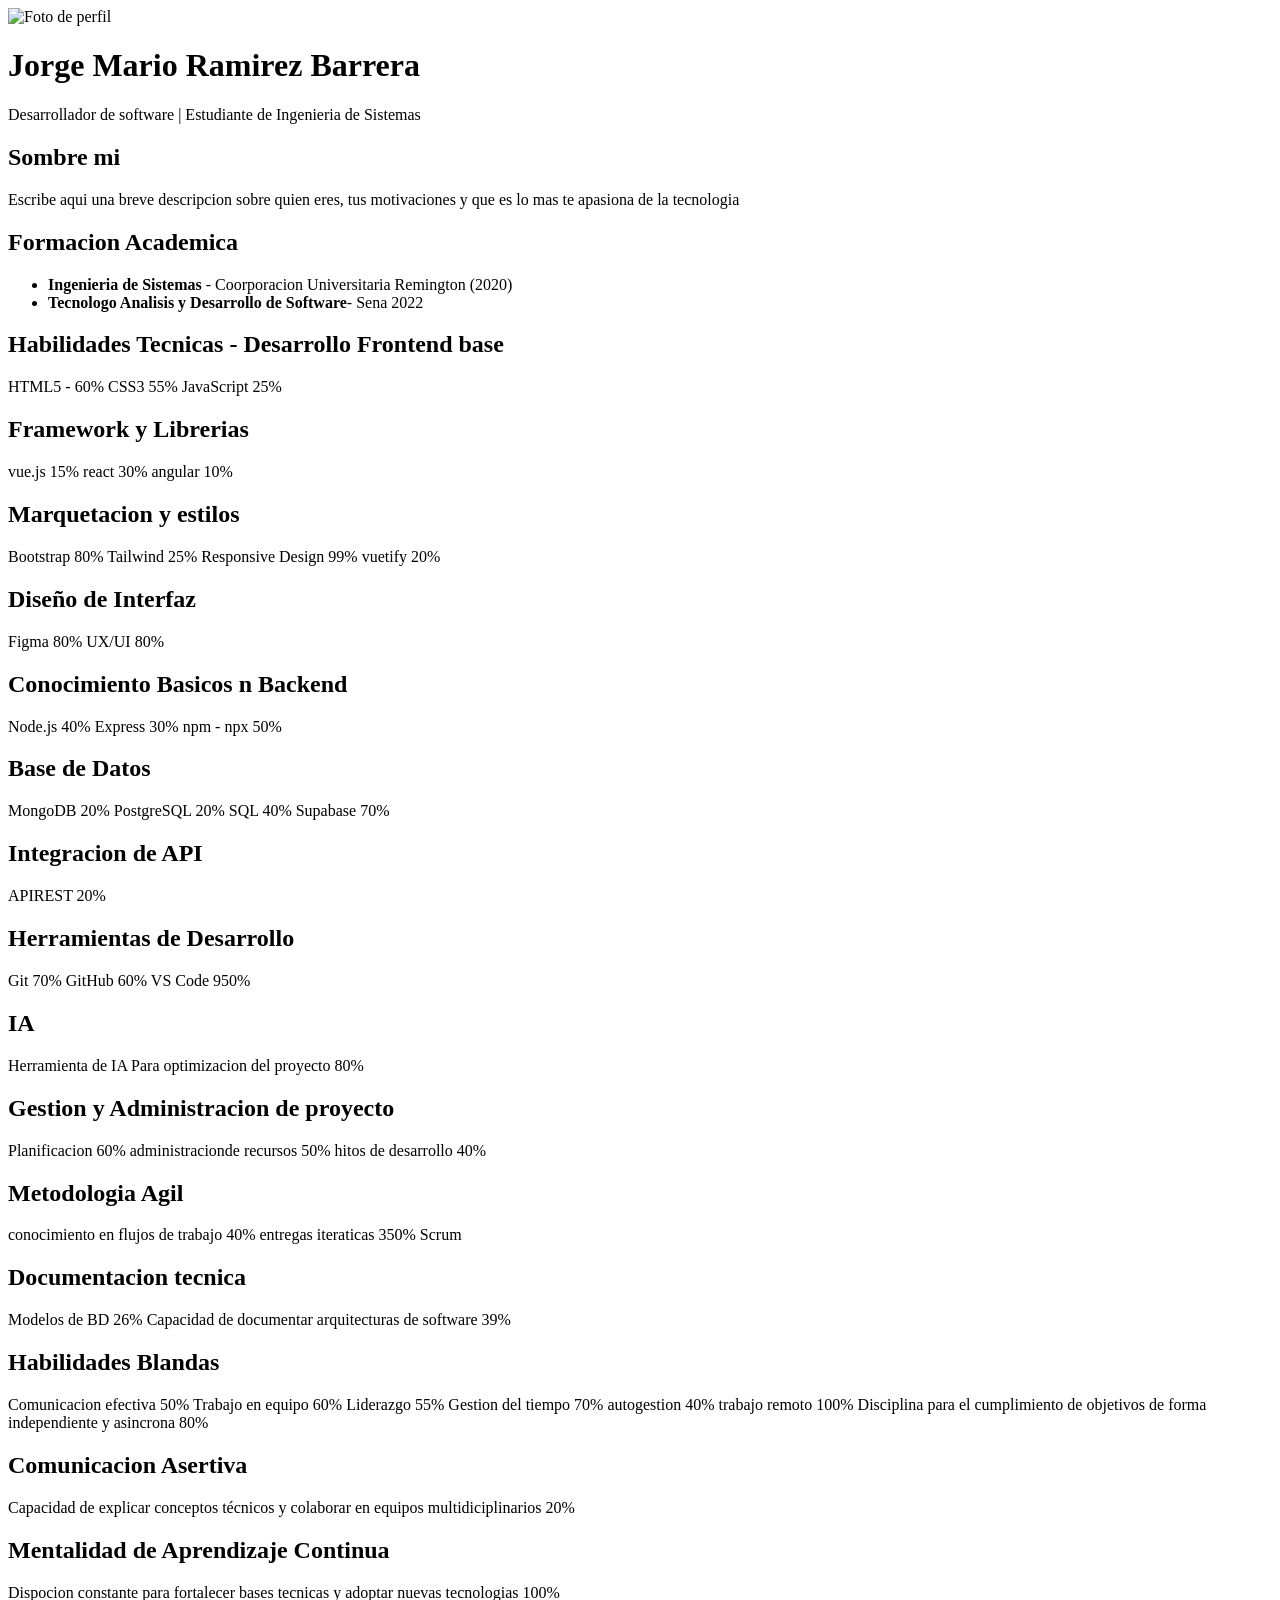
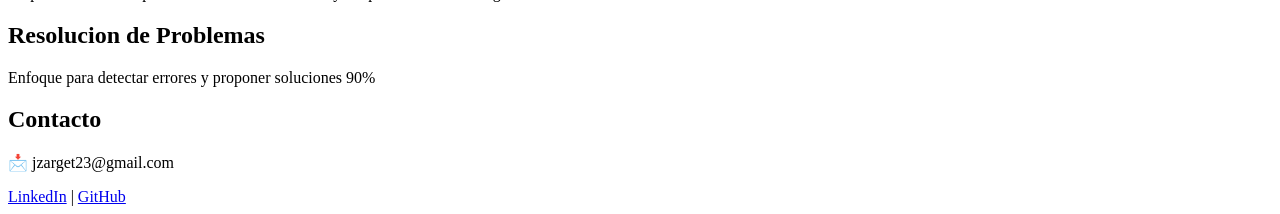
==== index.html @ 2f255021 "Implementacion del HTML" ====
<!DOCTYPE html>
<html lang="en">
<head>
    <meta charset="UTF-8">
    <meta name="viewport" content="width=device-width, initial-scale=1.0">
    <title>Mi Biografia Profesional</title>
    <link rel="stylesheet" href="style.css">
</head>
<body>
    <div class="container">
        <header class="header">
            <div class="profile-img">
                <img src="https://scontent.feoh11-1.fna.fbcdn.net/v/t39.30808-6/645807516_10164216033223330_8189372297989092132_n.jpg?_nc_cat=109&amp;ccb=1-7&amp;_nc_sid=1d70fc&amp;_nc_ohc=LKo1ErlShLUQ7kNvwFTVtCf&amp;_nc_oc=AdpzAVRjRJtRwdulOjQ5Va3yJpZ58JAUKBpukeDT3qZYhFrTdOfETVax-CkdfCMkTXs&amp;_nc_zt=23&amp;_nc_ht=scontent.feoh11-1.fna&amp;_nc_gid=4td4UC3EdvK_eoRS70Ksaw&amp;_nc_ss=7a3a8&amp;oh=00_Af1bfknfneriT-_6VS4zCNslY3hirYs9BNRB4GSNTSBhHA&amp;oe=69E9E405" alt="Foto de perfil">
            </div>
            <h1>Jorge Mario Ramirez Barrera</h1>
            <p class="tagline">Desarrollador de software | Estudiante de Ingenieria de Sistemas </p>
        </header>

        <section class="section">
            <h2>Sombre mi</h2>
            <p> Escribe aqui una breve descripcion sobre  quien eres, tus motivaciones y que es lo mas te apasiona de la tecnologia</p>
        </section>

        <div class="grid">
            <section class="section">
                <h2>Formacion Academica</h2>
                <ul>
                    <li><strong>Ingenieria de Sistemas</strong> - Coorporacion Universitaria Remington (2020)</li>
                    <li><strong>Tecnologo Analisis y Desarrollo de Software</strong>- Sena 2022</li>
                </ul>
            </section>

            <section class="section">
                <h2>Habilidades Tecnicas - Desarrollo Frontend base</h2>
                <div class="Hard skills">
                    <span>HTML5 - 60%</span>
                    <span>CSS3 55%</span>
                    <span>JavaScript 25%</span>
                </div>
            </section>

            <section class="section">
                <h2>Framework y Librerias</h2>
                <div class="frameworkLibrerias">
                    <span>vue.js 15%</span>
                    <span>react 30%</span>
                    <span>angular 10%</span>
                </div>
            </section>

            <section class="section">
                <h2>Marquetacion y estilos</h2>
                <div class="marquetacionEstilos">
                    <span>Bootstrap 80%</span>
                    <span>Tailwind 25%</span>
                    <span>Responsive Design 99%</span>
                    <span>vuetify 20%</span>
                </div>
            </section>

            <section class="section">
                <h2>Diseño de Interfaz</h2>
                <div class="disenoInterfaz">
                    <span>Figma 80%</span>
                    <span>UX/UI 80%</span>
                </div>
            </section>

            <section class="section">
                <h2>Conocimiento Basicos n Backend</h2>
                <div class="Backend">
                    <span>Node.js 40%</span>
                    <span>Express 30%</span>
                    <span>npm - npx 50%</span>
                </div>
            </section>

            <section class="section">
                <h2>Base de Datos</h2>
                <div class="BaseDatos">
                    <span>MongoDB 20%</span>
                    <span>PostgreSQL 20%</span>
                    <span>SQL 40%</span>
                    <span>Supabase 70%</span>
                </div>
            </section>

            <section class="section">
                <h2>Integracion de API</h2>
                <div class="API">
                    <span>APIREST 20%</span>
                </div>
            </section>

            <section class="section">
                <h2>Herramientas de Desarrollo</h2>
                <div class="HerramientasDesarrollo">
                    <span>Git 70%</span>
                    <span>GitHub 60%</span>
                    <span>VS Code 950%</span>
                </div>
            </section>

            <section class="section">
                <h2>IA</h2>
                <div class="IA">
                    <span>Herramienta de IA Para optimizacion del proyecto 80%</span>                    
                </div>
            </section>

            <section class="section">
                <h2>Gestion y Administracion de proyecto</h2>
                <div class="GestionProyctoTI">                    
                    <span>Planificacion 60%</span>
                    <span>administracionde recursos 50%</span>
                    <span>hitos de desarrollo 40%</span>
                    <span></span>
                </div>
            </section>

            <section class="section">
                <h2>Metodologia Agil</h2>
                <div class="metodologiaAgil">
                    <span>conocimiento en flujos de trabajo 40%</span>
                    <span>entregas iteraticas 350%</span>
                    <span>Scrum</span>
                </div>
            </section>


            <section class="section">
                <h2>Documentacion tecnica</h2>
                <div class="documentacionTecnica">
                    <span>Modelos de BD 26%</span>
                    <span>Capacidad de documentar arquitecturas de software 39%</span>
                </div>
            </section>

            <section class="section">
                <h2>Habilidades Blandas</h2>
                <div class="HabilidadesBlandas">
                    <span>Comunicacion efectiva 50%</span>
                    <span>Trabajo en equipo 60%</span>
                    <span>Liderazgo 55%</span>
                    <span>Gestion del tiempo 70%</span>
                    <span>autogestion 40%</span>
                    <span>trabajo remoto 100%</span>
                    <span>Disciplina para el cumplimiento de objetivos de forma independiente y asincrona 80%</span>
                </div>
            </section>

            <section class="section">
                <h2>Comunicacion Asertiva</h2>
                <div class="ComunicacionAsertiva">
                    <span>Capacidad de explicar conceptos técnicos y colaborar en equipos multidiciplinarios 20%</span>
                </div>
            </section>


            <section class="section">
                <h2>Mentalidad de Aprendizaje Continua</h2>
                <div class="MentalidadAprendizajeContinua">
                    <span>Dispocion constante para fortalecer bases tecnicas y adoptar nuevas tecnologias 100%</span>
                </div>
            </section>

            <section class="section">
                <h2>Resolucion de Problemas</h2>
                <div class="ResolucionProblemas">
                    <span>Enfoque para detectar errores y proponer soluciones 90%</span>
                </div>
            </section>          
        </div>

        <footer>
            <h2>Contacto</h2>
            <p>📩 jzarget23@gmail.com</p>
            <div class="links">
            <a href="https://www.linkedin.com/in/jorge-mario-ramirez-barrera-20028a140/">LinkedIn</a> | <a href="https://github.com/jorge-mario-ramirez-barrera">GitHub</a>
            </div>
        </footer>
    </div>

    <script src="logica.js"></script>    
</body>
</html>
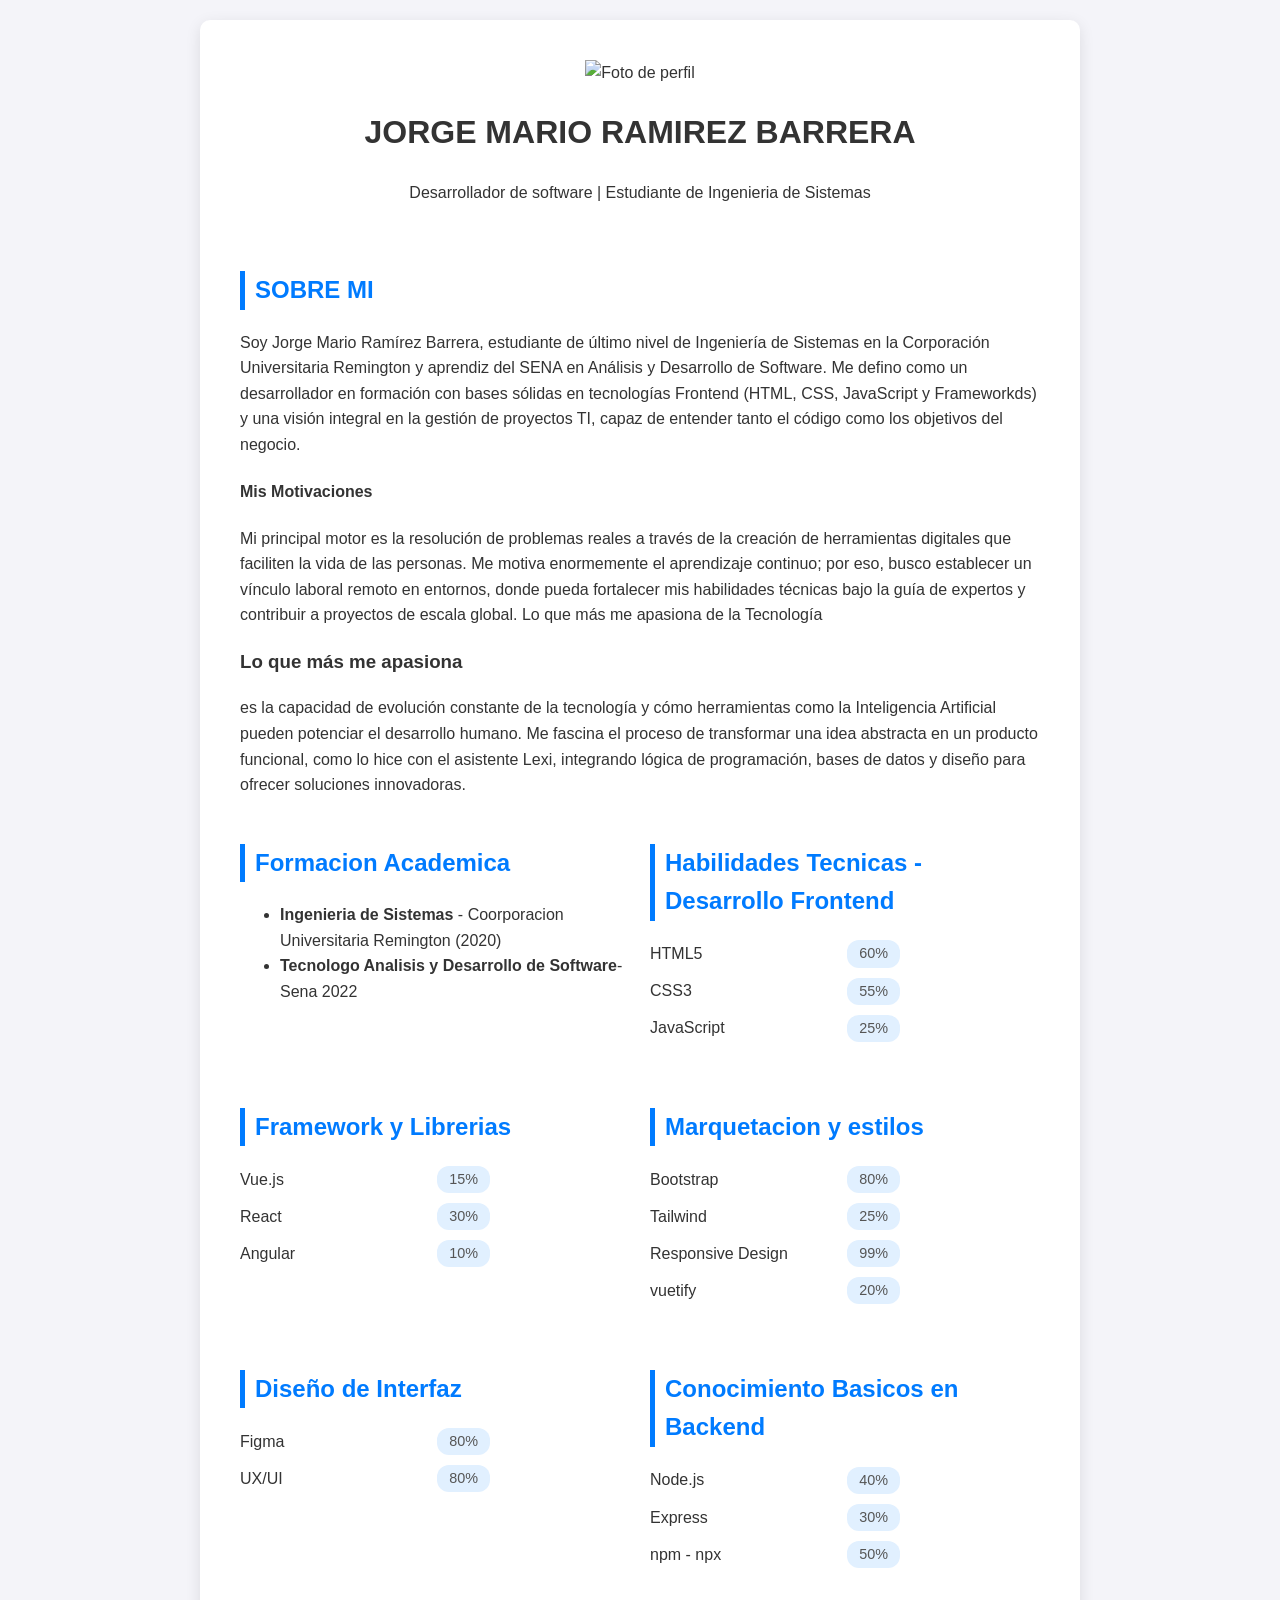
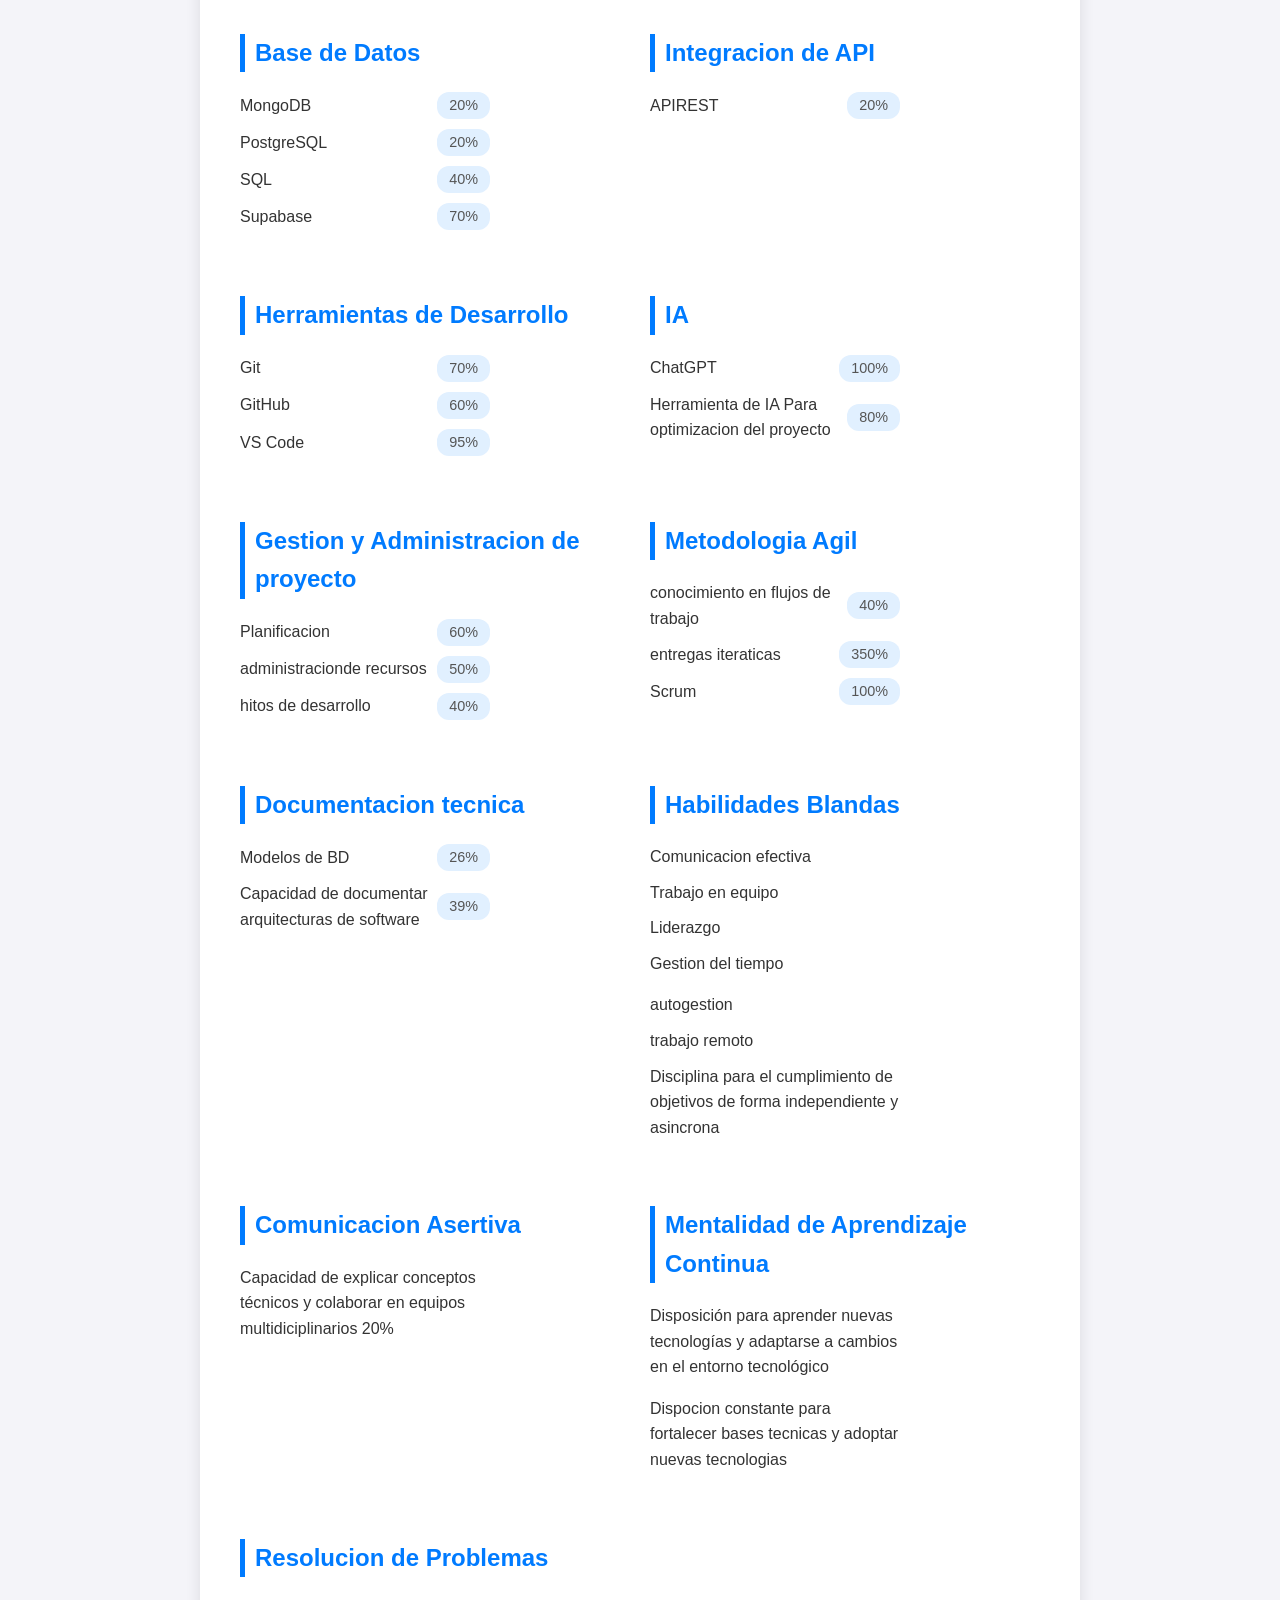
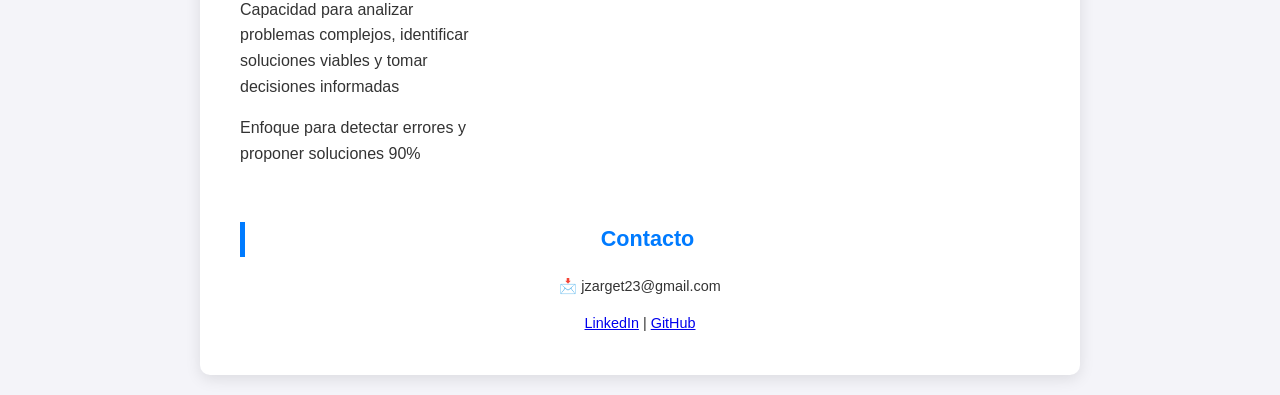
==== commit 21aa6714: "implementacion de instilos" ====
--- a/index.html
+++ b/index.html
@@ -12,13 +12,19 @@
             <div class="profile-img">
                 <img src="https://scontent.feoh11-1.fna.fbcdn.net/v/t39.30808-6/645807516_10164216033223330_8189372297989092132_n.jpg?_nc_cat=109&amp;ccb=1-7&amp;_nc_sid=1d70fc&amp;_nc_ohc=LKo1ErlShLUQ7kNvwFTVtCf&amp;_nc_oc=AdpzAVRjRJtRwdulOjQ5Va3yJpZ58JAUKBpukeDT3qZYhFrTdOfETVax-CkdfCMkTXs&amp;_nc_zt=23&amp;_nc_ht=scontent.feoh11-1.fna&amp;_nc_gid=4td4UC3EdvK_eoRS70Ksaw&amp;_nc_ss=7a3a8&amp;oh=00_Af1bfknfneriT-_6VS4zCNslY3hirYs9BNRB4GSNTSBhHA&amp;oe=69E9E405" alt="Foto de perfil">
             </div>
-            <h1>Jorge Mario Ramirez Barrera</h1>
+            <h1><strong>JORGE MARIO RAMIREZ BARRERA</strong></h1>
             <p class="tagline">Desarrollador de software | Estudiante de Ingenieria de Sistemas </p>
         </header>
 
         <section class="section">
-            <h2>Sombre mi</h2>
-            <p> Escribe aqui una breve descripcion sobre  quien eres, tus motivaciones y que es lo mas te apasiona de la tecnologia</p>
+            <h2>SOBRE MI</h2>
+            <p> Soy Jorge Mario Ramírez Barrera, estudiante de último nivel de Ingeniería de Sistemas en la Corporación Universitaria Remington y aprendiz del SENA en Análisis y Desarrollo de Software. Me defino como un desarrollador en formación con bases sólidas en tecnologías Frontend (HTML, CSS, JavaScript y Frameworkds) y una visión integral en la gestión de proyectos TI, capaz de entender tanto el código como los objetivos del negocio.</p>
+
+<p><h4>Mis Motivaciones</h4>
+Mi principal motor es la resolución de problemas reales a través de la creación de herramientas digitales que faciliten la vida de las personas. Me motiva enormemente el aprendizaje continuo; por eso, busco establecer un vínculo laboral remoto en entornos, donde pueda fortalecer mis habilidades técnicas bajo la guía de expertos y contribuir a proyectos de escala global.
+
+Lo que más me apasiona de la Tecnología
+<p><h3>Lo que más me apasiona</h3></p> es la capacidad de evolución constante de la tecnología y cómo herramientas como la Inteligencia Artificial pueden potenciar el desarrollo humano. Me fascina el proceso de transformar una idea abstracta en un producto funcional, como lo hice con el asistente Lexi, integrando lógica de programación, bases de datos y diseño para ofrecer soluciones innovadoras.</p>
         </section>
 
         <div class="grid">
@@ -31,99 +37,214 @@
             </section>
 
             <section class="section">
-                <h2>Habilidades Tecnicas - Desarrollo Frontend base</h2>
-                <div class="Hard skills">
-                    <span>HTML5 - 60%</span>
-                    <span>CSS3 55%</span>
-                    <span>JavaScript 25%</span>
+                <h2>Habilidades Tecnicas - Desarrollo Frontend</h2>
+                <div class="hardskills">
+                    <ul class="skills-list">
+                        <li>
+                            <span>HTML5</span>
+                            <span class="percentage">60%</span>
+                        </li>
+                        <li>
+                            <span>CSS3</span>
+                            <span class="percentage">55%</span>
+                        </li>
+                        <li>
+                            <span>JavaScript</span>
+                            <span class="percentage">25%</span>
+                        </li>
+                    </ul>
                 </div>
             </section>
 
             <section class="section">
                 <h2>Framework y Librerias</h2>
                 <div class="frameworkLibrerias">
-                    <span>vue.js 15%</span>
-                    <span>react 30%</span>
-                    <span>angular 10%</span>
+                    <ul class="skills-list">
+                        <li>
+                            <span>Vue.js</span>
+                            <span class="percentage">15%</span>
+                        </li>
+                        <li>
+                            <span>React</span>
+                            <span class="percentage">30%</span>
+                        </li>
+                        <li>
+                            <span>Angular</span>
+                            <span class="percentage">10%</span>
+                        </li>
+                    </ul>
                 </div>
             </section>
 
             <section class="section">
                 <h2>Marquetacion y estilos</h2>
                 <div class="marquetacionEstilos">
-                    <span>Bootstrap 80%</span>
-                    <span>Tailwind 25%</span>
-                    <span>Responsive Design 99%</span>
-                    <span>vuetify 20%</span>
+                    <ul class="skills-list">
+                        <li>
+                            <span>Bootstrap</span>
+                            <span class="percentage">80%</span>
+                        </li>
+                        <li>
+                            <span>Tailwind</span>
+                            <span class="percentage">25%</span>
+                        </li>
+                        <li>
+                            <span>Responsive Design</span>
+                            <span class="percentage">99%</span>
+                        </li>
+                        <li>
+                            <span>vuetify</span>
+                            <span class="percentage">20%</span>
+                        </li>
+                    </ul>
                 </div>
             </section>
 
             <section class="section">
                 <h2>Diseño de Interfaz</h2>
                 <div class="disenoInterfaz">
-                    <span>Figma 80%</span>
-                    <span>UX/UI 80%</span>
-                </div>
-            </section>
-
-            <section class="section">
-                <h2>Conocimiento Basicos n Backend</h2>
+                    <ul class="skills-list">
+                        <li>
+                            <span>Figma</span>
+                            <span class="percentage">80%</span>
+                        </li>
+                        <li>
+                            <span>UX/UI</span>
+                            <span class="percentage">80%</span>
+                        </li>
+                    </ul>
+                </div>
+            </section>
+
+            <section class="section">
+                <h2>Conocimiento Basicos en Backend</h2>
                 <div class="Backend">
-                    <span>Node.js 40%</span>
-                    <span>Express 30%</span>
-                    <span>npm - npx 50%</span>
+                    <ul class="skills-list">
+                        <li>
+                            <span>Node.js</span>
+                            <span class="percentage">40%</span>
+                        </li>
+                        <li>
+                            <span>Express</span>
+                            <span class="percentage">30%</span>
+                        </li>
+                        <li>
+                            <span>npm - npx</span>
+                            <span class="percentage">50%</span>
+                        </li>
+                    </ul>
                 </div>
             </section>
 
             <section class="section">
                 <h2>Base de Datos</h2>
                 <div class="BaseDatos">
-                    <span>MongoDB 20%</span>
-                    <span>PostgreSQL 20%</span>
-                    <span>SQL 40%</span>
-                    <span>Supabase 70%</span>
+                    <ul class="skills-list">
+                        <li>
+                            <span>MongoDB</span>
+                            <span class="percentage">20%</span>
+                        </li>
+                        <li>
+                            <span>PostgreSQL</span>
+                            <span class="percentage">20%</span>
+                        </li>
+                        <li>
+                            <span>SQL</span>
+                            <span class="percentage">40%</span>
+                        </li>
+                        <li>
+                            <span>Supabase</span>
+                            <span class="percentage">70%</span>
+                        </li>
+                    </ul>
                 </div>
             </section>
 
             <section class="section">
                 <h2>Integracion de API</h2>
                 <div class="API">
-                    <span>APIREST 20%</span>
+                    <ul class="skills-list">
+                        <li>
+                            <span>APIREST</span>
+                            <span class="percentage">20%</span>
+                        </li>
+                    </ul>
                 </div>
             </section>
 
             <section class="section">
                 <h2>Herramientas de Desarrollo</h2>
                 <div class="HerramientasDesarrollo">
-                    <span>Git 70%</span>
-                    <span>GitHub 60%</span>
-                    <span>VS Code 950%</span>
+                    <ul class="skills-list">
+                        <li>
+                            <span>Git</span>
+                            <span class="percentage">70%</span>
+                        </li>
+                        <li>
+                            <span>GitHub</span>
+                            <span class="percentage">60%</span>
+                        </li>
+                        <li>
+                            <span>VS Code</span>
+                            <span class="percentage">95%</span>
+                        </li>
+                    </ul>
                 </div>
             </section>
 
             <section class="section">
                 <h2>IA</h2>
                 <div class="IA">
-                    <span>Herramienta de IA Para optimizacion del proyecto 80%</span>                    
+                    <ul class="skills-list">
+                        <li>
+                            <span>ChatGPT</span>
+                            <span class="percentage">100%</span>
+                        </li>
+                        <li>
+                            <span>Herramienta de IA Para optimizacion del proyecto</span>
+                            <span class="percentage">80%</span>
+                        </li>
+                    </ul>
                 </div>
             </section>
 
             <section class="section">
                 <h2>Gestion y Administracion de proyecto</h2>
-                <div class="GestionProyctoTI">                    
-                    <span>Planificacion 60%</span>
-                    <span>administracionde recursos 50%</span>
-                    <span>hitos de desarrollo 40%</span>
-                    <span></span>
+                <div class="GestionProyctoTI">
+                    <ul class="skills-list">
+                        <li>
+                            <span>Planificacion</span>
+                            <span class="percentage">60%</span>
+                        </li>
+                        <li>
+                            <span>administracionde recursos</span>
+                            <span class="percentage">50%</span>
+                        </li>
+                        <li>
+                            <span>hitos de desarrollo</span>
+                            <span class="percentage">40%</span>
+                        </li>
+                    </ul>
                 </div>
             </section>
 
             <section class="section">
                 <h2>Metodologia Agil</h2>
                 <div class="metodologiaAgil">
-                    <span>conocimiento en flujos de trabajo 40%</span>
-                    <span>entregas iteraticas 350%</span>
-                    <span>Scrum</span>
+                    <ul class="skills-list">
+                        <li>
+                            <span>conocimiento en flujos de trabajo</span>
+                            <span class="percentage">40%</span>
+                        </li>
+                        <li>
+                            <span>entregas iteraticas</span>
+                            <span class="percentage">350%</span>
+                        </li>
+                        <li>
+                            <span>Scrum</span>
+                            <span class="percentage">100%</span>
+                        </li>
+                    </ul>
                 </div>
             </section>
 
@@ -131,21 +252,51 @@
             <section class="section">
                 <h2>Documentacion tecnica</h2>
                 <div class="documentacionTecnica">
-                    <span>Modelos de BD 26%</span>
-                    <span>Capacidad de documentar arquitecturas de software 39%</span>
+                    <ul class="skills-list">
+                        <li>
+                            <span>Modelos de BD</span>
+                            <span class="percentage">26%</span>
+                        </li>
+                        <li>
+                            <span>Capacidad de documentar arquitecturas de software</span>
+                            <span class="percentage">39%</span>
+                        </li>
+                    </ul>
                 </div>
             </section>
 
             <section class="section">
                 <h2>Habilidades Blandas</h2>
                 <div class="HabilidadesBlandas">
-                    <span>Comunicacion efectiva 50%</span>
-                    <span>Trabajo en equipo 60%</span>
-                    <span>Liderazgo 55%</span>
-                    <span>Gestion del tiempo 70%</span>
-                    <span>autogestion 40%</span>
-                    <span>trabajo remoto 100%</span>
-                    <span>Disciplina para el cumplimiento de objetivos de forma independiente y asincrona 80%</span>
+                    <ul class="skills-list">
+                        <li>
+                            <span>Comunicacion efectiva</span>
+                            <span></span>
+                        </li>
+                        <li>
+                            <span>Trabajo en equipo</span>
+                            <span></span>
+                        </li>
+                        <li>
+                            <span>Liderazgo</span>
+                            <span></span>
+                        </li>
+                        <li>
+                            <span>Gestion del tiempo</span>
+                        </li>
+                    </ul>
+                    <ul class="skills-list">
+                        <li>
+                            <span>autogestion</span>
+                        </li>
+                        <li>
+                            <span>trabajo remoto</span>
+                        </li>
+                        <li>
+                            <span>Disciplina para el cumplimiento de objetivos de forma independiente y asincrona</span>
+                            
+                        </li>
+                    </ul>
                 </div>
             </section>
 
@@ -160,14 +311,32 @@
             <section class="section">
                 <h2>Mentalidad de Aprendizaje Continua</h2>
                 <div class="MentalidadAprendizajeContinua">
-                    <span>Dispocion constante para fortalecer bases tecnicas y adoptar nuevas tecnologias 100%</span>
+                    <ul class="skills-list">
+                        <li>
+                            <span>Disposición para aprender nuevas tecnologías y adaptarse a cambios en el entorno tecnológico</span>
+                        </li>
+                    </ul>
+                    <ul class="skills-list">
+                        <li>
+                            <span>Dispocion constante para fortalecer bases tecnicas y adoptar nuevas tecnologias </span>
+                        </li>
+                    </ul>
                 </div>
             </section>
 
             <section class="section">
                 <h2>Resolucion de Problemas</h2>
                 <div class="ResolucionProblemas">
-                    <span>Enfoque para detectar errores y proponer soluciones 90%</span>
+                    <ul class="skills-list">
+                        <li>
+                            <span>Capacidad para analizar problemas complejos, identificar soluciones viables y tomar decisiones informadas</span>
+                        </li>
+                    </ul>
+                    <ul class="skills-list">
+                        <li>
+                            <span>Enfoque para detectar errores y proponer soluciones 90%</span>
+                        </li>
+                    </ul>
                 </div>
             </section>          
         </div>
--- a/style.css
+++ b/style.css
@@ -0,0 +1,97 @@
+body {
+    font-family: 'Segoe UI', Tahoma, Geneva, Verdana, sans-serif;
+    background-color: #f4f4f9;
+    color: #333;
+    line-height: 1.6;
+    margin: 0;
+    padding: 20px;
+}
+
+.container {
+    max-width: 800px;
+    margin: auto;
+    background: #fff;
+    padding: 40px;
+    border-radius: 10px;
+    box-shadow: 0 4px 15px rgba(0, 0, 0, 0.1);
+}
+
+.header {
+    text-align: center;
+    margin-bottom: 2px solid #eee;
+    padding-bottom: 20px;
+}
+
+profile-img img {
+    width: 150px;
+    height: 150px;
+    border-radius: 50%;
+    border: 4px solid #007bff;
+    object-fit: cover;
+}
+
+h2 {
+    color: #007bff;
+    border-left: 5px solid #007bff;
+    padding-left: 10px;
+    margin-top: 30px;
+}
+
+.hardskills, .hardskills, .frameworkLibrerias, .marquetacionEstilos, .disenoInterfaz, .Backend,
+.BaseDatos, .API, .HerramientasDesarrollo, .IA, .GestionProyctoTI,
+.metodologiaAgil, .documentacionTecnica, .HabilidadesBlandas, .ComunicacionAsertiva,
+.MentalidadAprendizajeContinua, .ResolucionProblemas {
+    list-style: none;
+    padding: 0px;
+    width: 250px;
+}
+
+.grid {
+    display: grid;
+    grid-template-columns: 1fr 1fr;
+    gap: 20px;
+}
+
+.skills-list {
+    list-style: none;
+    padding: 0;
+    width: 250px;    
+}
+
+.skills-list li {
+    display: flex;
+    justify-content: space-between;
+    align-items: center;
+    margin-bottom: 10px;
+    font-family: sans-serif;
+}
+
+.percentage {
+    background: #e1f0ff;
+    color: #555;
+    padding: 2px 12px;
+    border-radius: 12px;
+    font-size: 0.9em;  
+}
+
+footer {
+    text-align: center;
+    margin-top: 40px;
+    font-size: 0.9em;
+    
+}
+
+#btnTop {
+    display: none; /* Oculto por defecto */
+    position: fixed;
+    bottom: 20px;
+    right: 30px;
+    background-color: #007bff;
+    color: white;
+    cursor: pointer;
+    padding: 15px;
+    border-radius: 50%;
+    font-size: 18px;
+    transition: 0.3s;    
+}
+
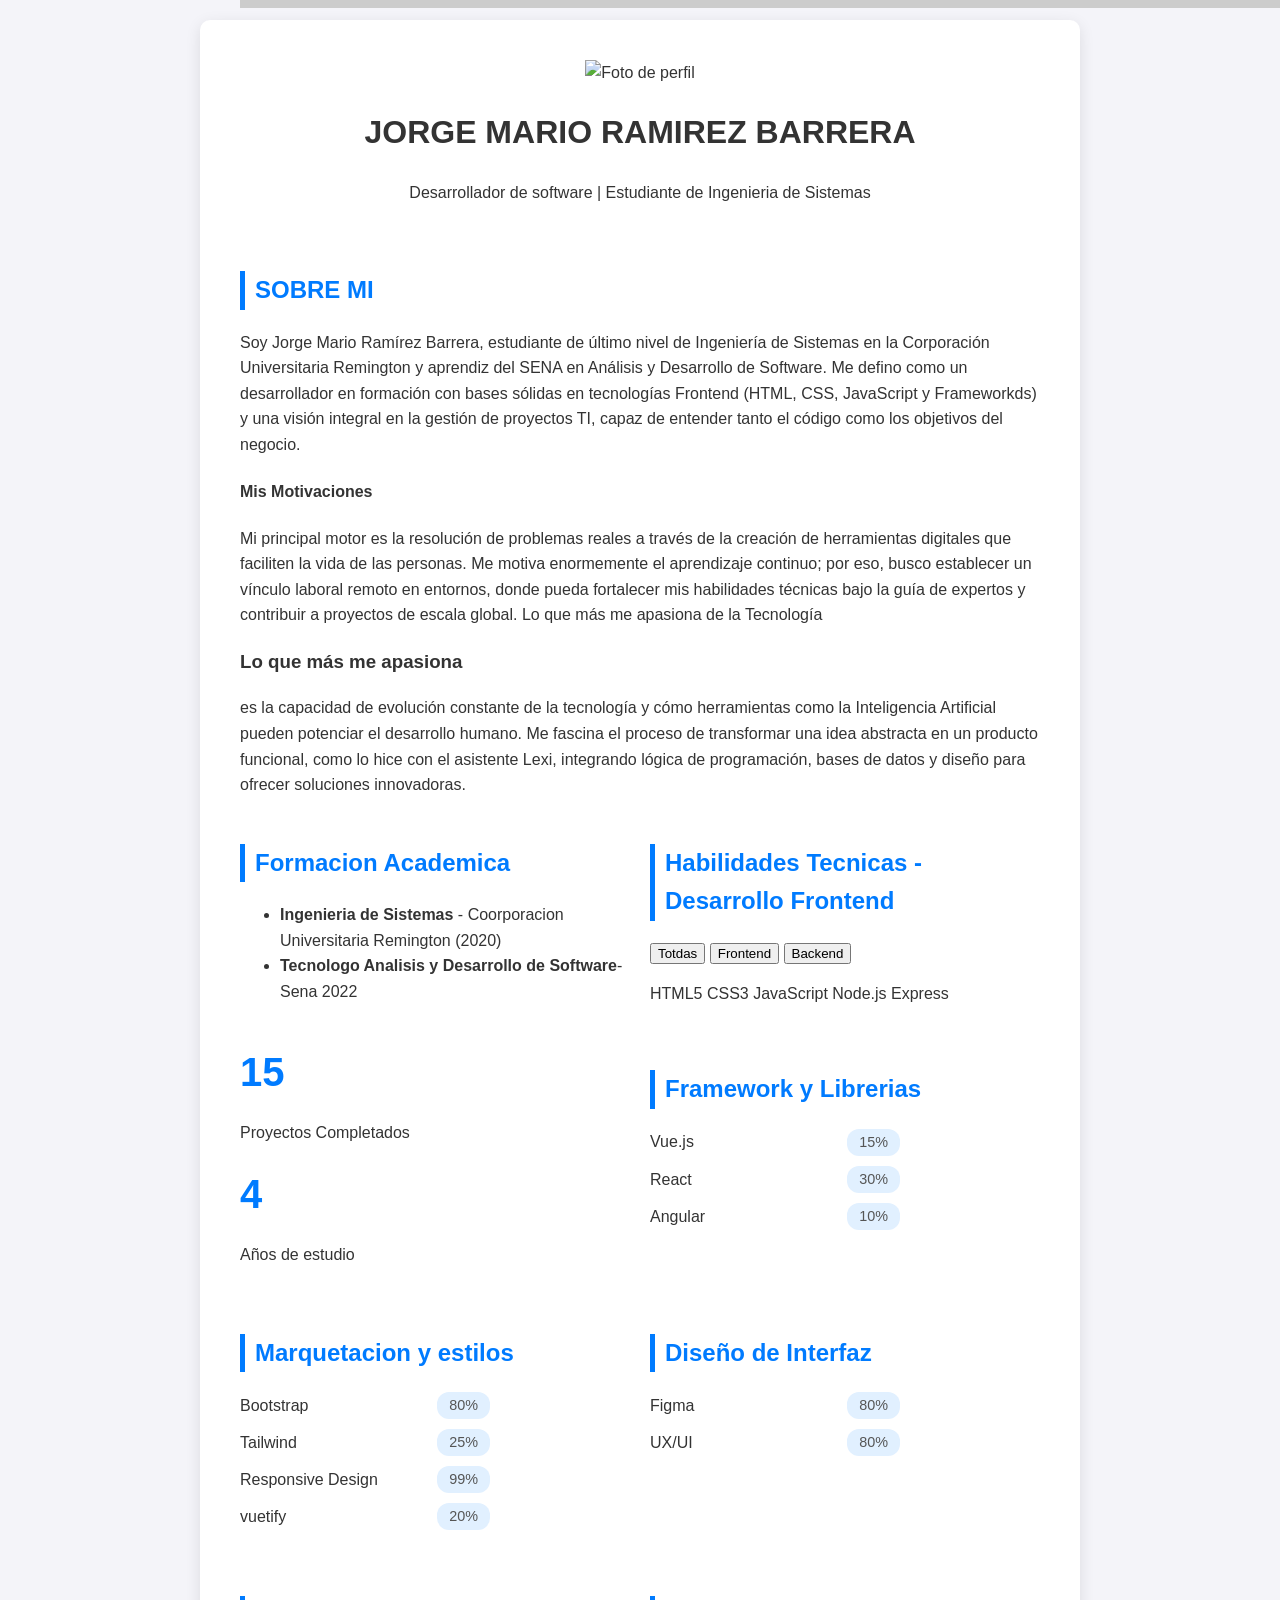
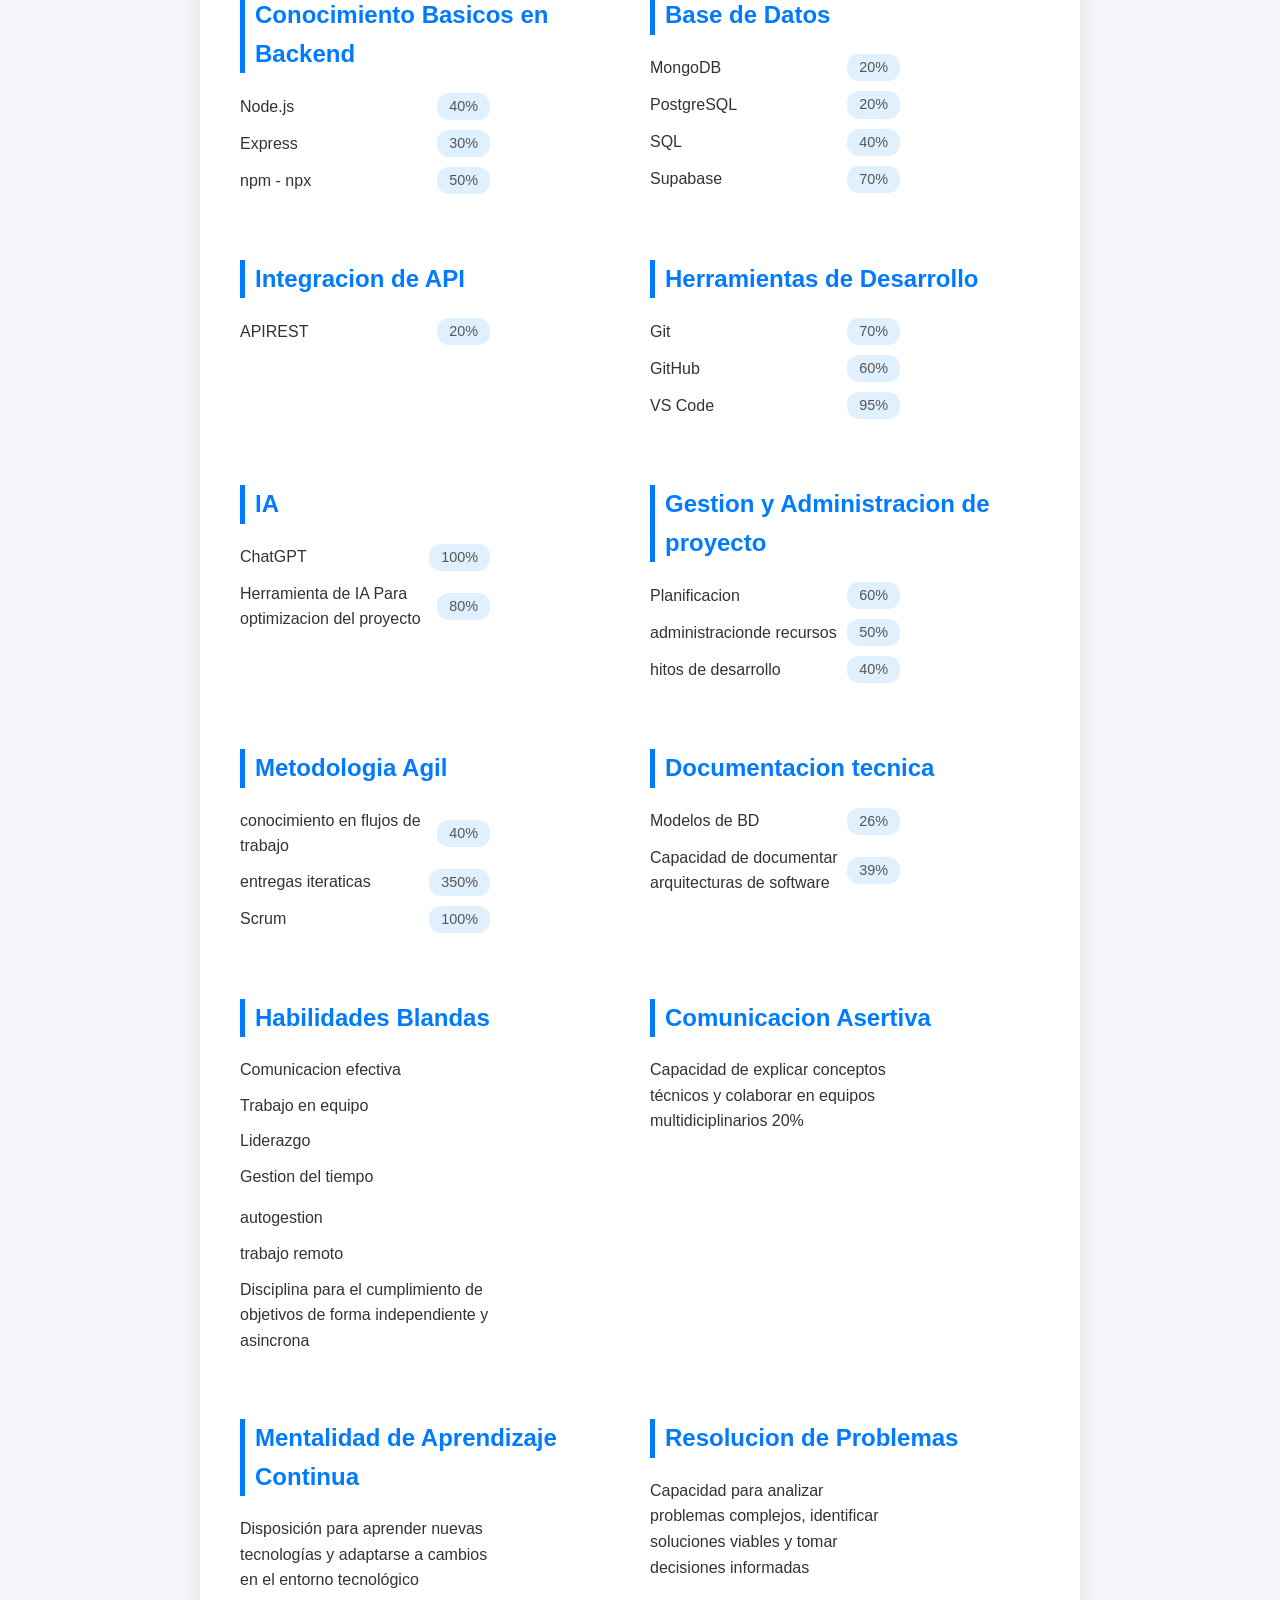
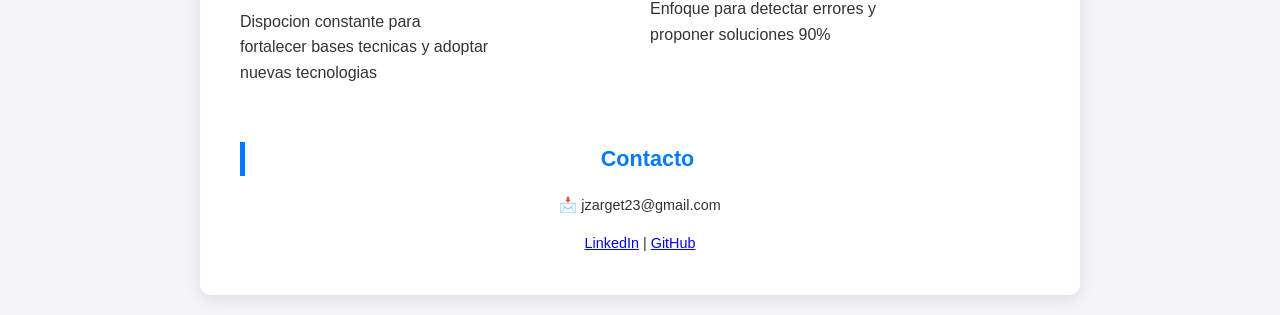
==== commit f66c862f: "Implementacion de la logica" ====
--- a/index.html
+++ b/index.html
@@ -27,6 +27,10 @@
 <p><h3>Lo que más me apasiona</h3></p> es la capacidad de evolución constante de la tecnología y cómo herramientas como la Inteligencia Artificial pueden potenciar el desarrollo humano. Me fascina el proceso de transformar una idea abstracta en un producto funcional, como lo hice con el asistente Lexi, integrando lógica de programación, bases de datos y diseño para ofrecer soluciones innovadoras.</p>
         </section>
 
+        <div  class="progress-container">
+            <div class="progress-bar" id="myBar"></div>
+        </div>
+
         <div class="grid">
             <section class="section">
                 <h2>Formacion Academica</h2>
@@ -36,23 +40,32 @@
                 </ul>
             </section>
 
+
+
             <section class="section">
                 <h2>Habilidades Tecnicas - Desarrollo Frontend</h2>
-                <div class="hardskills">
-                    <ul class="skills-list">
-                        <li>
-                            <span>HTML5</span>
-                            <span class="percentage">60%</span>
-                        </li>
-                        <li>
-                            <span>CSS3</span>
-                            <span class="percentage">55%</span>
-                        </li>
-                        <li>
-                            <span>JavaScript</span>
-                            <span class="percentage">25%</span>
-                        </li>
-                    </ul>
+                <div class="filter-buttons">
+                    <button class="btn-filter" onclick="filterSkills('all')">Totdas</button>
+                    <button class="btn-filter" onclick="filterSkills('frontend')">Frontend</button>
+                    <button class="btn-filter" onclick="filterSkills('framework')">Backend</button>
+                </div>
+                <div class="skills" id="skillsContainer">
+                    <span class="skill-badge frontend">HTML5</span>
+                    <span class="skill-badge frontend">CSS3</span>
+                    <span class="skill-badge frontend">JavaScript</span>
+                    <span class="skill-badge framework">Node.js</span>
+                    <span class="skill-badge framework">Express</span>
+                </div>
+            </section>
+
+            <section class="section stats-grid">
+                <div class="stat-item">
+                    <h3 class="counter" data-target="15">0</h3>
+                    <p>Proyectos Completados</p>
+                </div>
+                <div class="stat-item">
+                    <h3 class="counter" data-target="4">0</h3>
+                    <p>Años de estudio</p>
                 </div>
             </section>
 
--- a/style.css
+++ b/style.css
@@ -6,6 +6,46 @@
     margin: 0;
     padding: 20px;
 }
+
+.progress-container {
+    position: fixed;
+    top: 0;
+    z-index: 100;
+    width: 100%;
+    height: 8px;
+    background: #ccc;
+}
+
+.progress-bar {
+    height: 8px;
+    background: #007bff;
+    width: 0%;
+}
+
+.filter-buttons { margin-bottom: 15px;}
+.btn.filter {
+    padding: 8px 15px;
+    cursor: pointer;
+    border: none;
+    background: #007bff;
+    color: white;
+    border-radius: 5px;
+}
+
+.skill-badge { transition: all 0.3s ease;}
+.hidden { display: none; }
+
+.stats.grid {
+    display: flex;
+    justify-content: space-around;
+    text-align: center;
+    background: #f0f7ff;
+    padding: 20px;
+    border-radius: 8px;
+}
+
+.counter { font-size: 2.5em; color: #007bff; margin: 0; } 
+
 
 .container {
     max-width: 800px;
@@ -43,7 +83,7 @@
 .MentalidadAprendizajeContinua, .ResolucionProblemas {
     list-style: none;
     padding: 0px;
-    width: 250px;
+    width: 250px; 
 }
 
 .grid {
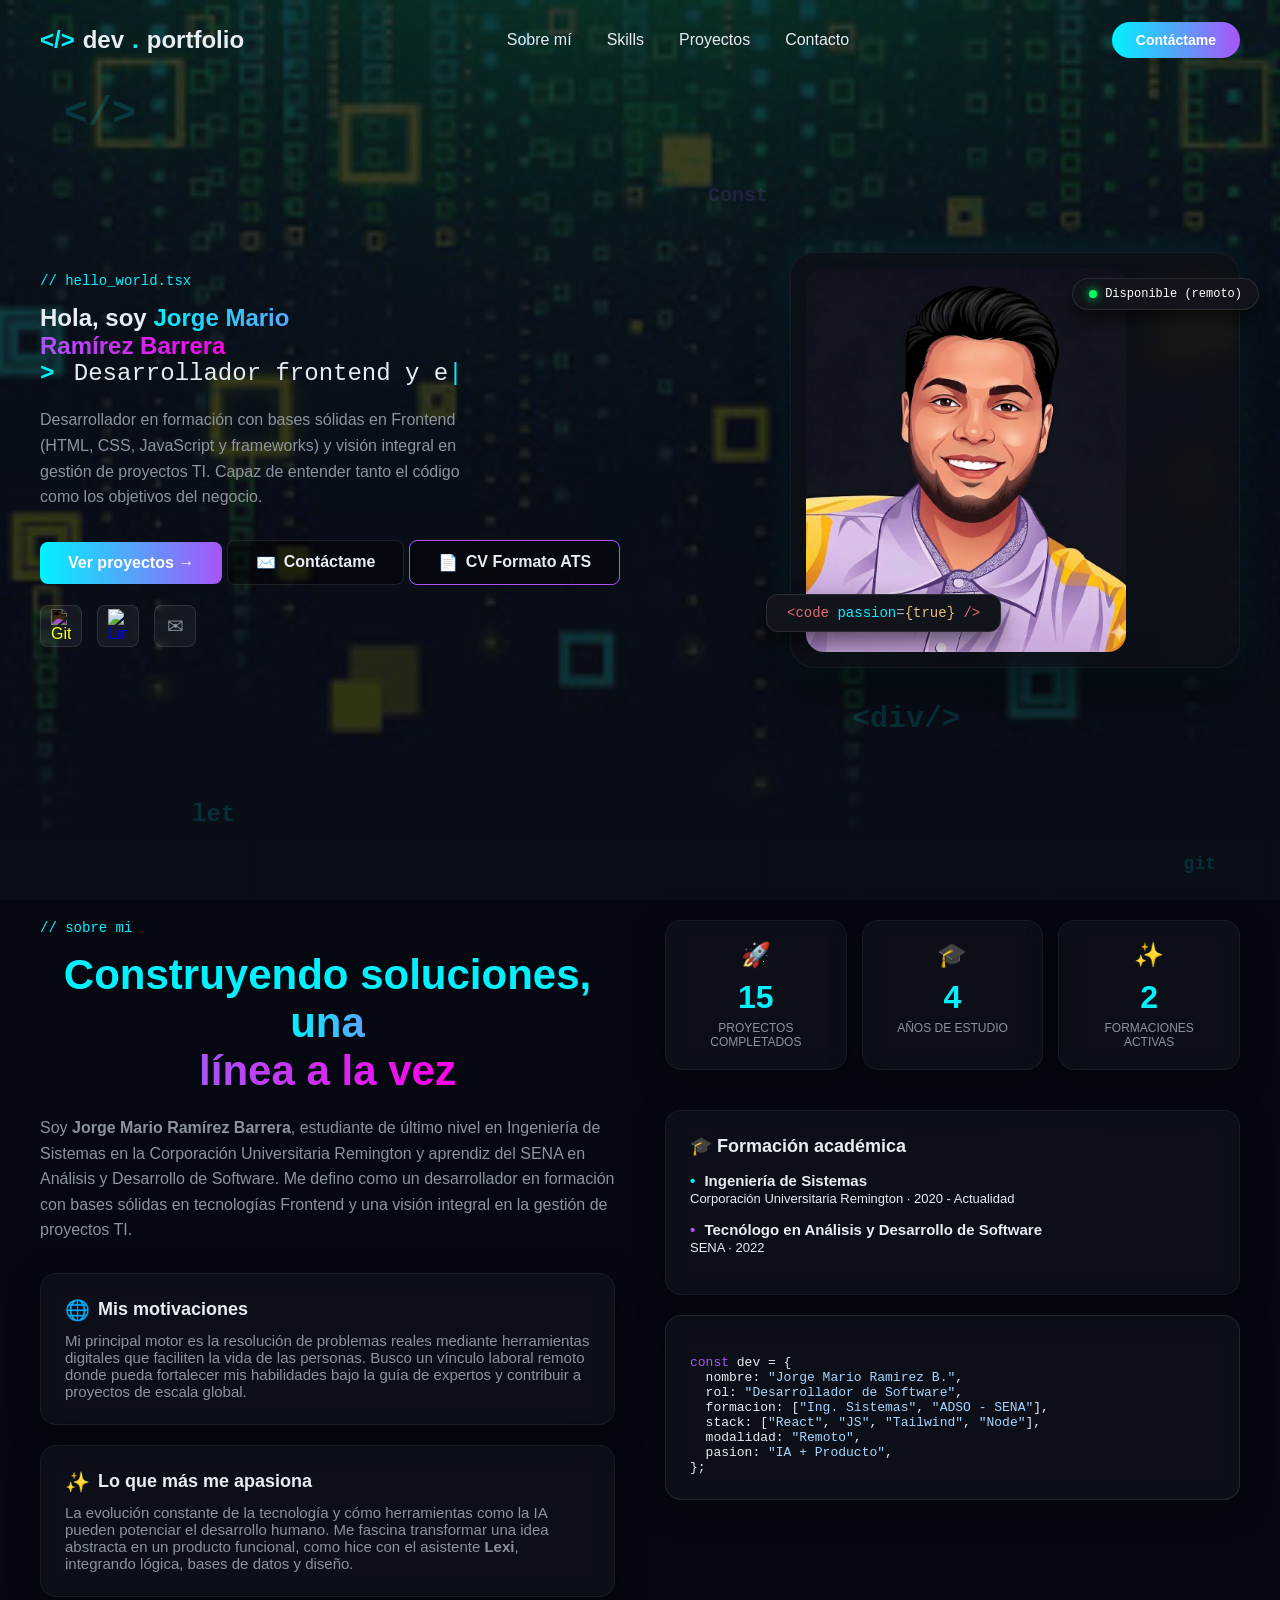
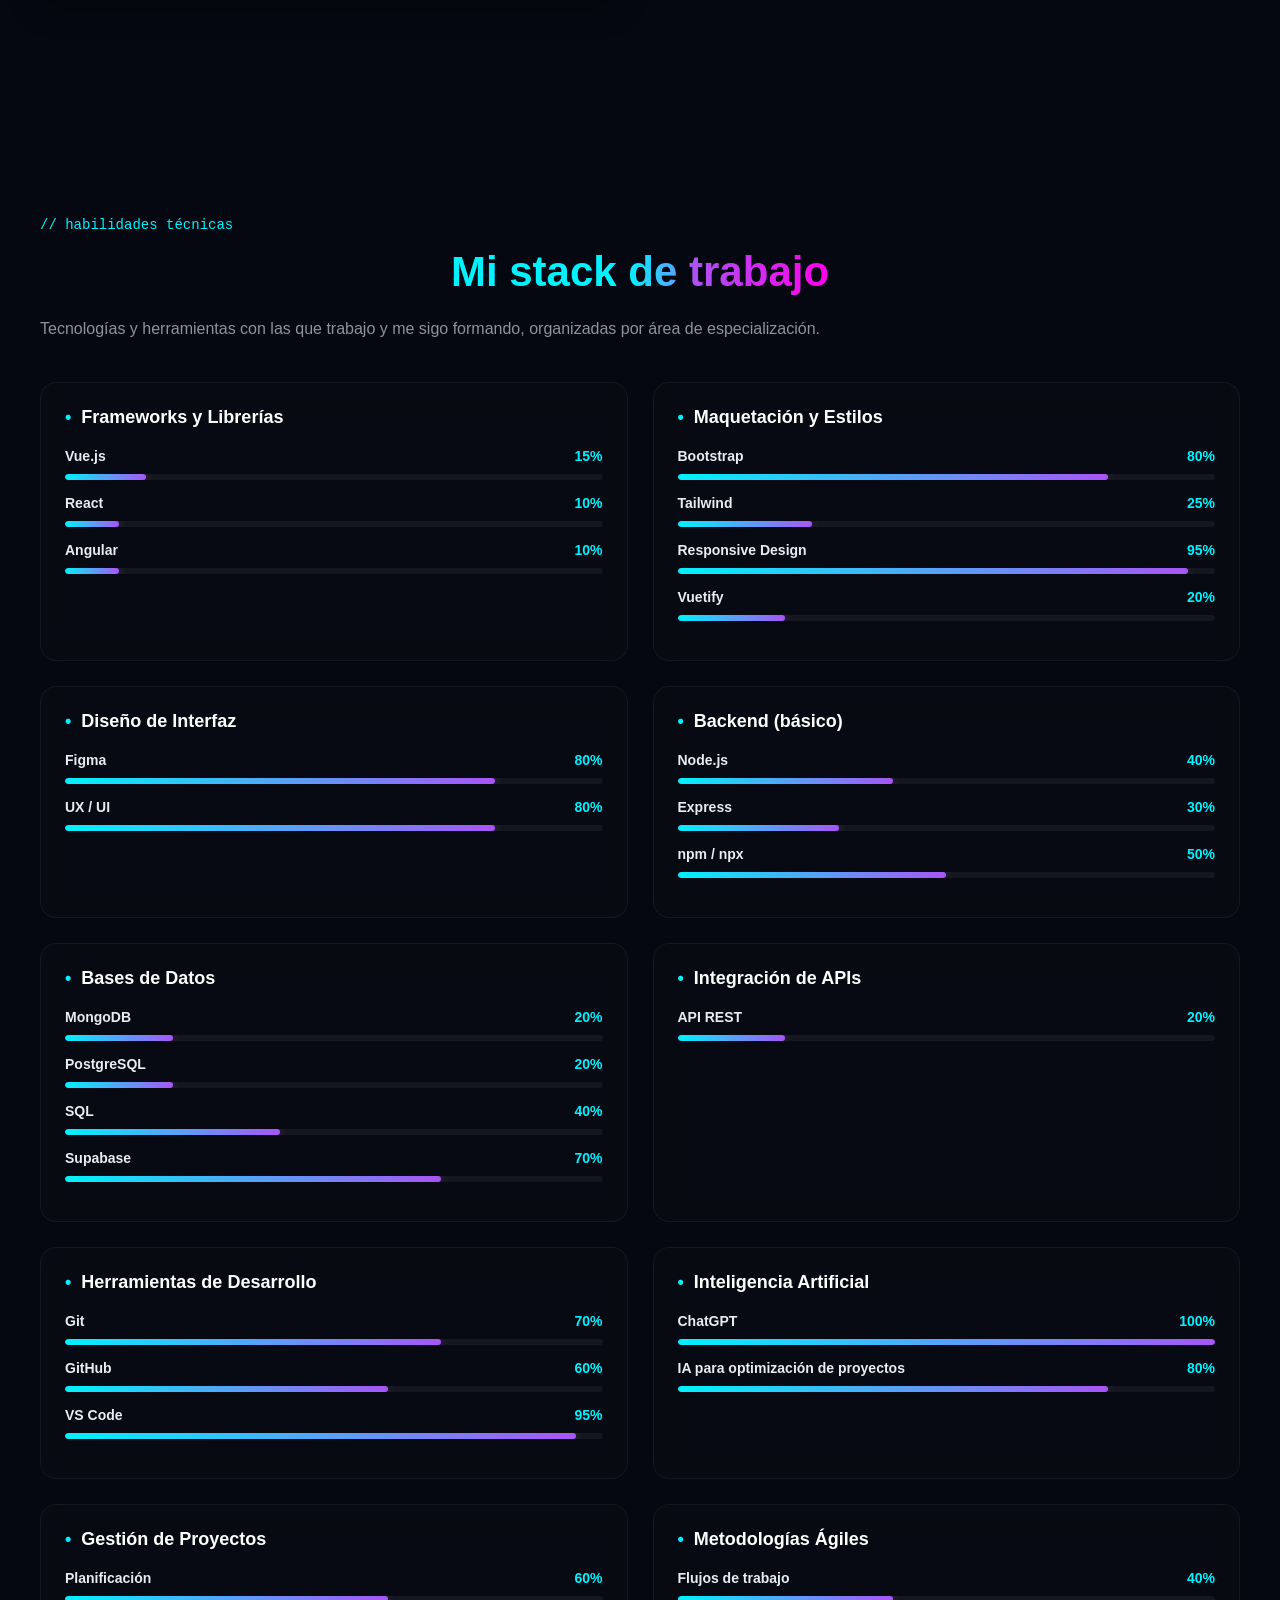
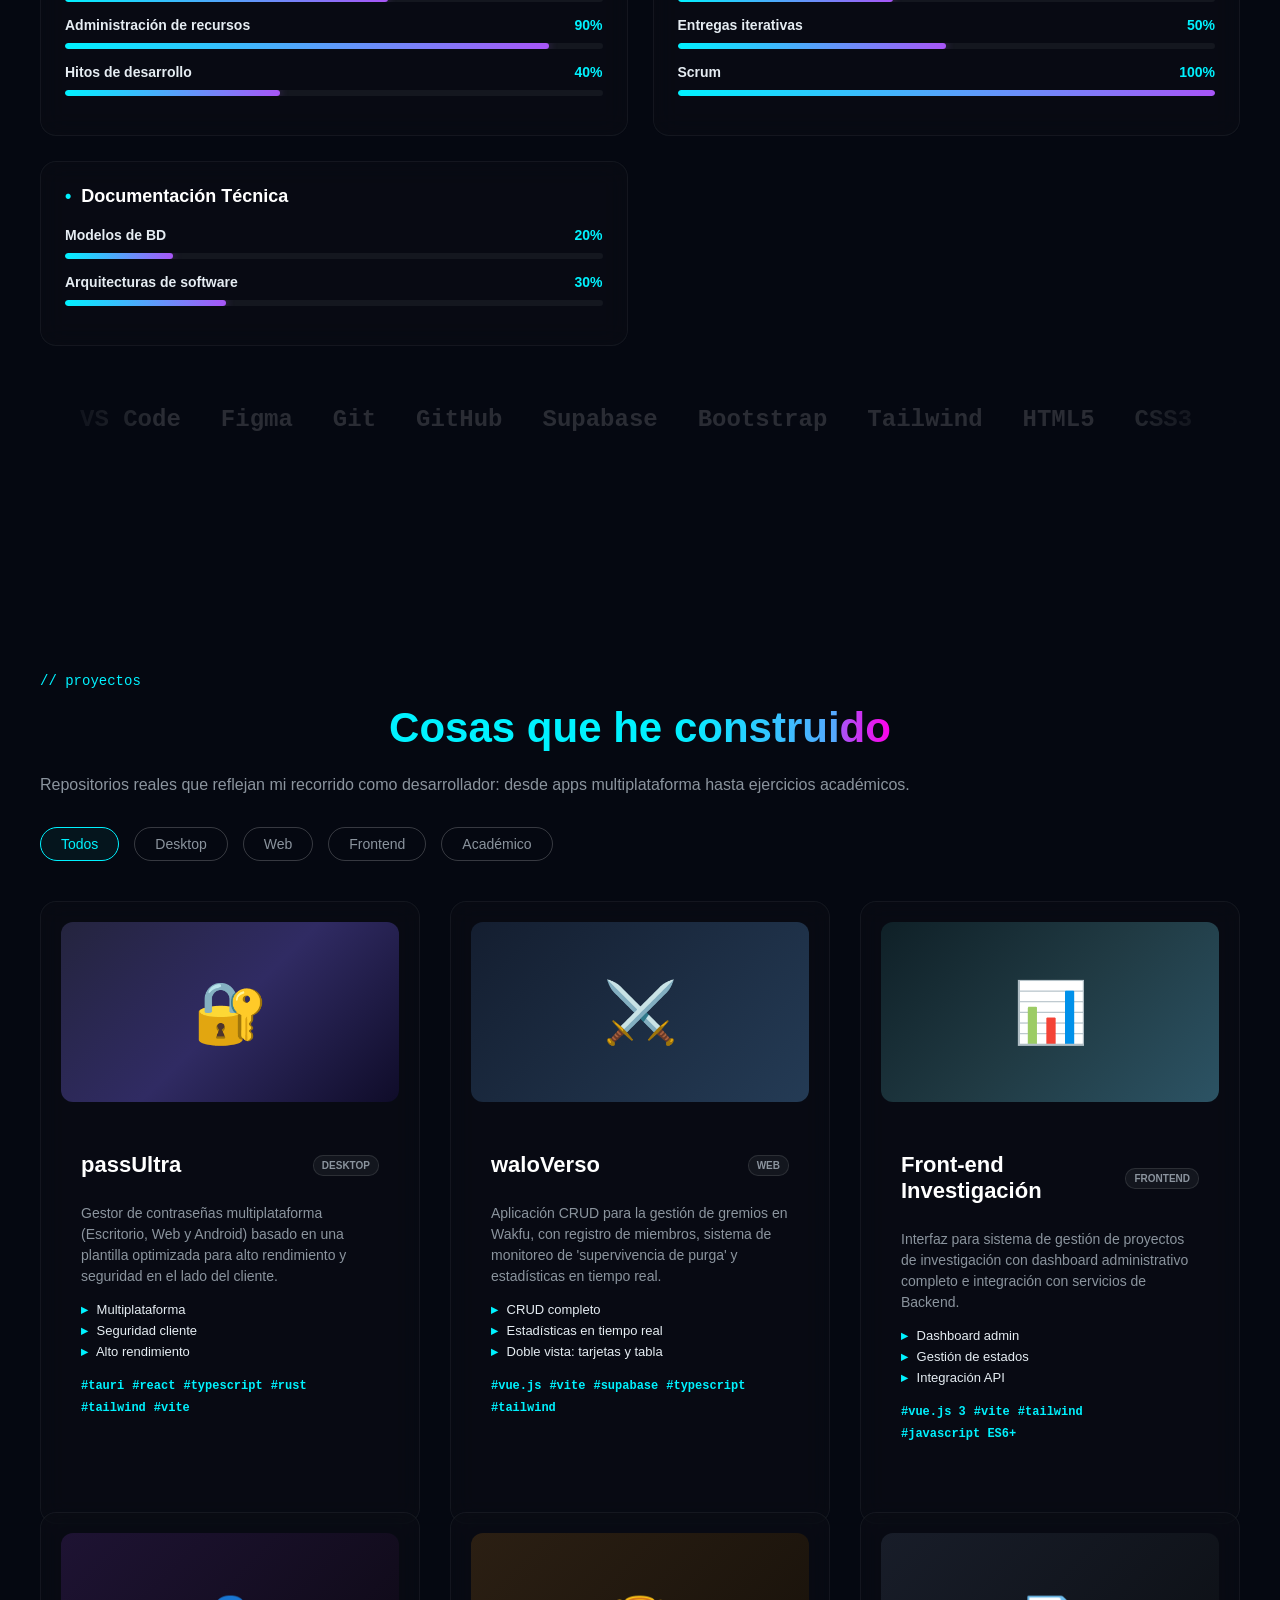
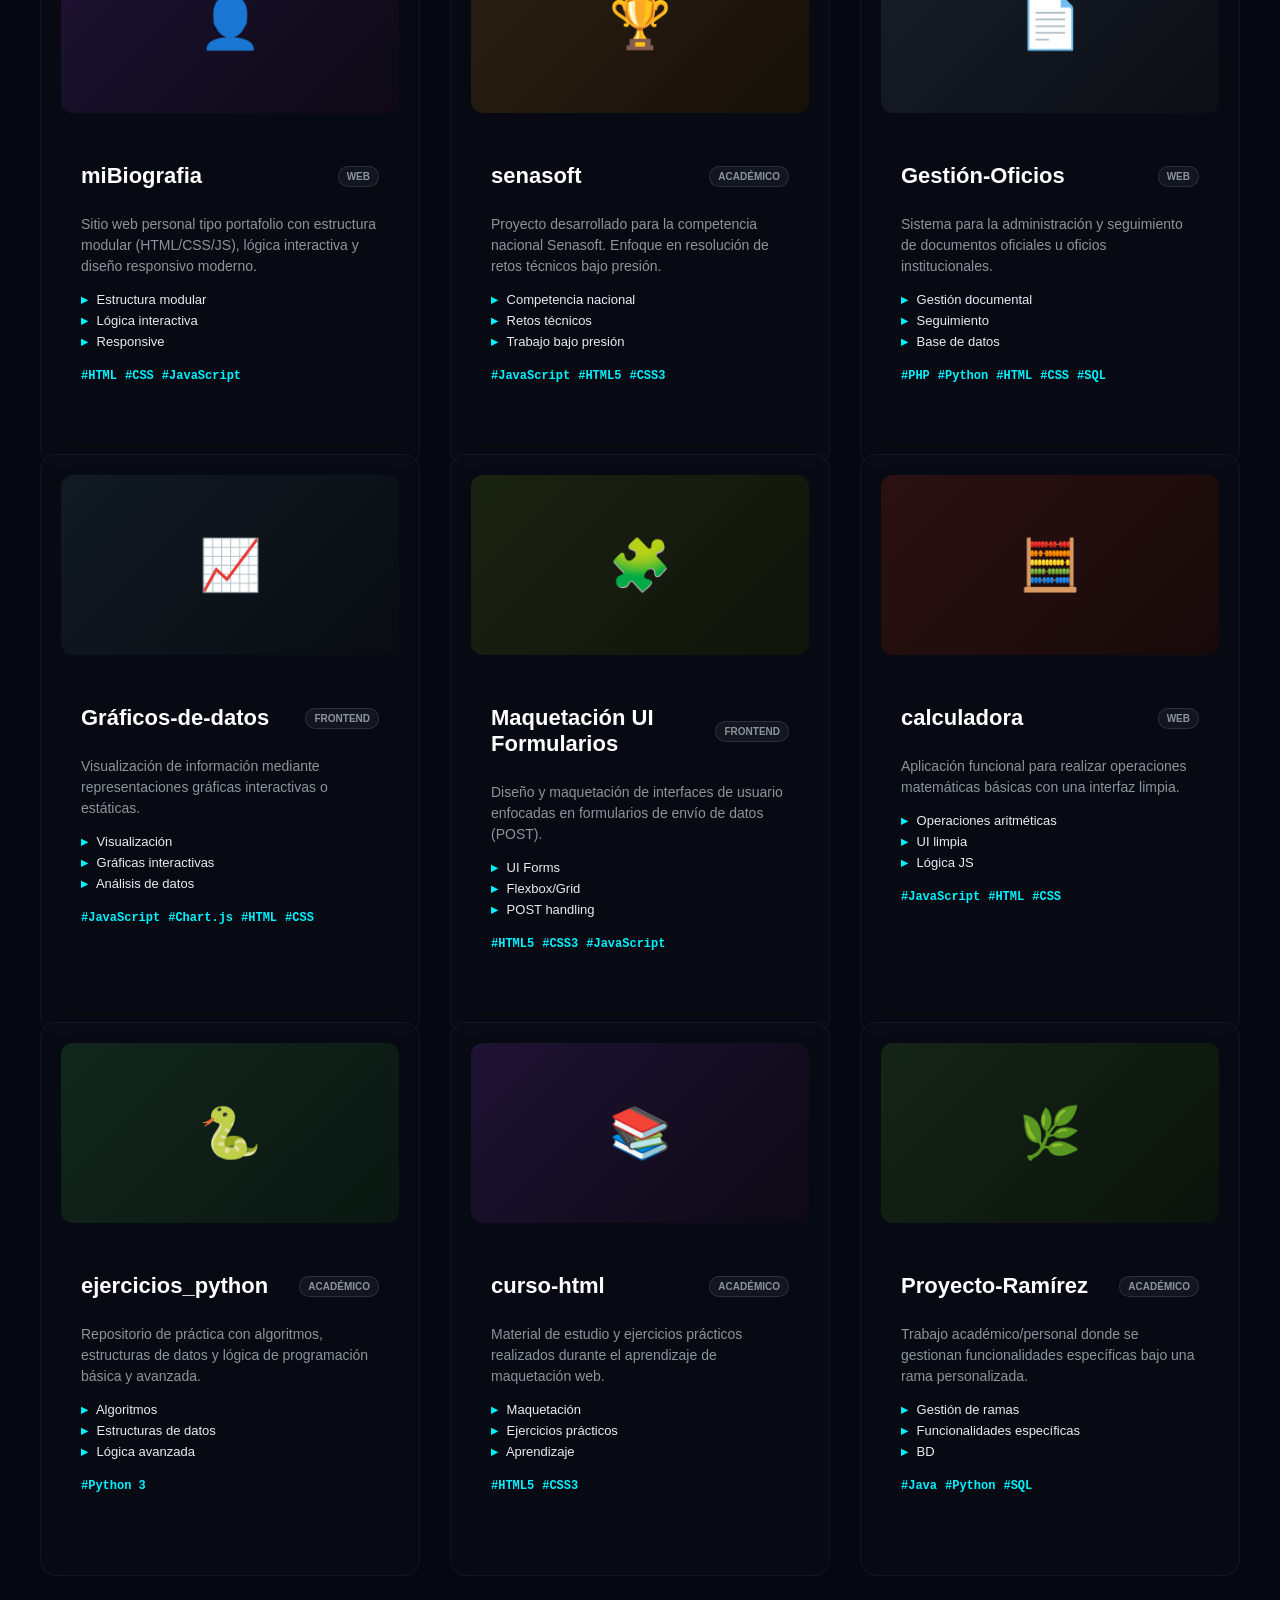
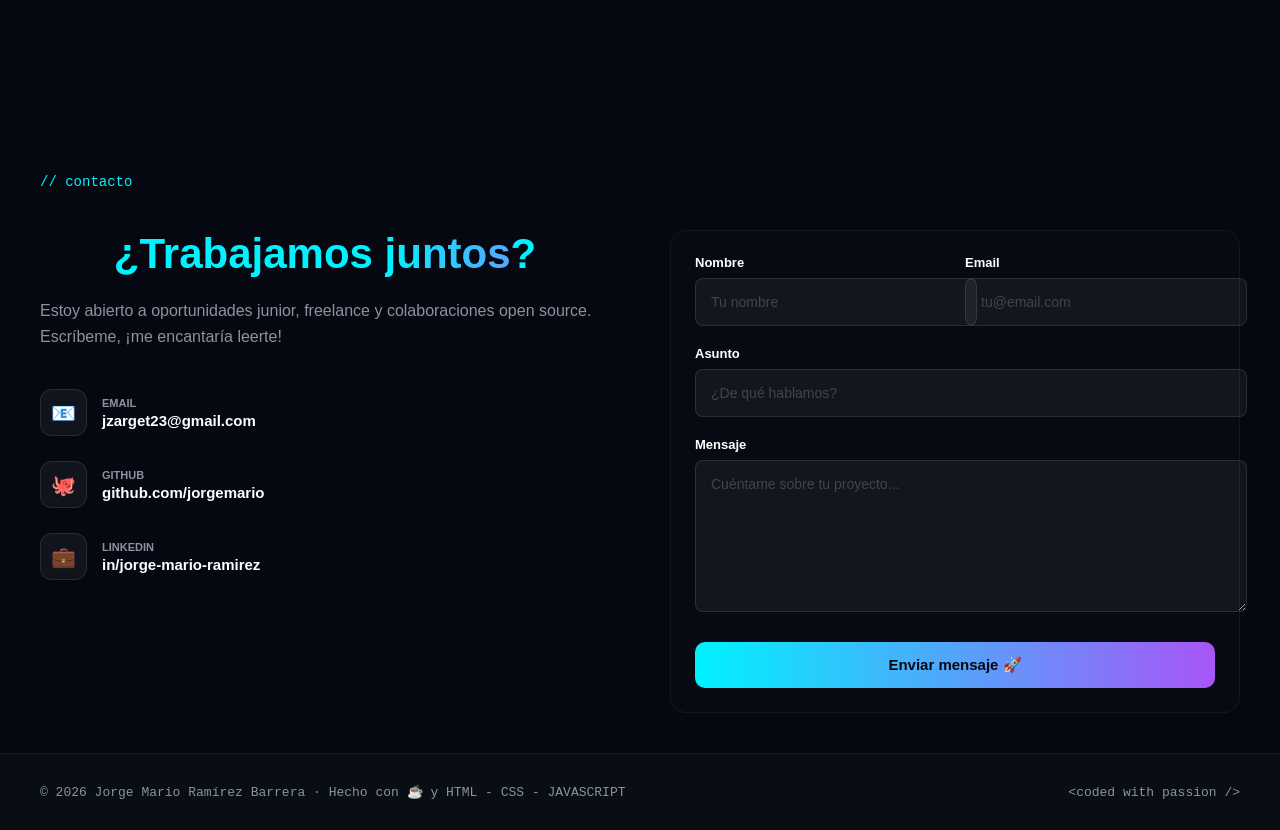
==== commit 6c9793d4: "impementacion proyectos y footer" ====
--- a/index.html
+++ b/index.html
@@ -1,368 +1,858 @@
 <!DOCTYPE html>
-<html lang="en">
+<html lang="es">
+
 <head>
     <meta charset="UTF-8">
     <meta name="viewport" content="width=device-width, initial-scale=1.0">
-    <title>Mi Biografia Profesional</title>
+    <title>💻 | Portafolio | Jorge Ramírez</title>
     <link rel="stylesheet" href="style.css">
 </head>
+
 <body>
-    <div class="container">
-        <header class="header">
-            <div class="profile-img">
-                <img src="https://scontent.feoh11-1.fna.fbcdn.net/v/t39.30808-6/645807516_10164216033223330_8189372297989092132_n.jpg?_nc_cat=109&amp;ccb=1-7&amp;_nc_sid=1d70fc&amp;_nc_ohc=LKo1ErlShLUQ7kNvwFTVtCf&amp;_nc_oc=AdpzAVRjRJtRwdulOjQ5Va3yJpZ58JAUKBpukeDT3qZYhFrTdOfETVax-CkdfCMkTXs&amp;_nc_zt=23&amp;_nc_ht=scontent.feoh11-1.fna&amp;_nc_gid=4td4UC3EdvK_eoRS70Ksaw&amp;_nc_ss=7a3a8&amp;oh=00_Af1bfknfneriT-_6VS4zCNslY3hirYs9BNRB4GSNTSBhHA&amp;oe=69E9E405" alt="Foto de perfil">
+    <header class="main-header" id="mainHeader">
+        <nav class="nav-container">
+            <div class="logo"><span class="logo-code">&lt;/&gt;</span> dev<span class="dot">.</span>portfolio</div>
+
+            <ul class="nav-links" id="navLinks">
+                <li><a href="#sobre-mi">Sobre mí</a></li>
+                <li><a href="#Habilidades-Tech">Skills</a></li>
+                <li><a href="#portafolio">Proyectos</a></li>
+                <li><a href="#contacto">Contacto</a></li>
+            </ul>
+
+            <div class="nav-actions">
+                <a href="#contacto" class="btn-nav">Contáctame</a>
             </div>
-            <h1><strong>JORGE MARIO RAMIREZ BARRERA</strong></h1>
-            <p class="tagline">Desarrollador de software | Estudiante de Ingenieria de Sistemas </p>
-        </header>
-
-        <section class="section">
-            <h2>SOBRE MI</h2>
-            <p> Soy Jorge Mario Ramírez Barrera, estudiante de último nivel de Ingeniería de Sistemas en la Corporación Universitaria Remington y aprendiz del SENA en Análisis y Desarrollo de Software. Me defino como un desarrollador en formación con bases sólidas en tecnologías Frontend (HTML, CSS, JavaScript y Frameworkds) y una visión integral en la gestión de proyectos TI, capaz de entender tanto el código como los objetivos del negocio.</p>
-
-<p><h4>Mis Motivaciones</h4>
-Mi principal motor es la resolución de problemas reales a través de la creación de herramientas digitales que faciliten la vida de las personas. Me motiva enormemente el aprendizaje continuo; por eso, busco establecer un vínculo laboral remoto en entornos, donde pueda fortalecer mis habilidades técnicas bajo la guía de expertos y contribuir a proyectos de escala global.
-
-Lo que más me apasiona de la Tecnología
-<p><h3>Lo que más me apasiona</h3></p> es la capacidad de evolución constante de la tecnología y cómo herramientas como la Inteligencia Artificial pueden potenciar el desarrollo humano. Me fascina el proceso de transformar una idea abstracta en un producto funcional, como lo hice con el asistente Lexi, integrando lógica de programación, bases de datos y diseño para ofrecer soluciones innovadoras.</p>
+
+            <button class="menu-toggle" id="menuToggle" aria-label="Abrir menu">
+                <span class="bar"></span>
+                <span class="bar"></span>
+                <span class="bar"></span>
+            </button>
+        </nav>
+    </header>
+
+    <main class="main-content">
+
+        <section id="inicio" class="hero-full relative-hero">
+            <!-- Elementos decorativos flotantes de fondo -->
+            <div class="floating-decor d-1">&lt;/&gt;</div>
+            <div class="floating-decor d-2">Const</div>
+            <div class="floating-decor d-3">let</div>
+            <div class="floating-decor d-4">{ }</div>
+            <div class="floating-decor d-5">&lt;div/&gt;</div>
+            <div class="floating-decor d-6">git</div>
+            <div class="floating-decor d-7">npm</div>
+
+            <div class="hero-inner">
+                <div class="hero-text-side">
+                    <span class="code-comment">// hello_world.tsx</span>
+                    <h1>Hola, soy <span class="highlight-cyan">Jorge Mario</span><br><span
+                            class="highlight-magenta">Ramírez Barrera</span></h1>
+                    <div class="typing-container">
+                        <span class="cursor-blue">&gt;</span> <span class="typing-text"
+                            id="typewriter">Estudiante</span><span class="cursor-blink">|</span>
+                    </div>
+                    <p class="description">Desarrollador en formación con bases sólidas en Frontend<br>(HTML, CSS,
+                        JavaScript y frameworks) y visión integral en<br>gestión de proyectos TI. Capaz de entender
+                        tanto el código<br>como los objetivos del negocio.</p>
+                    <div class="hero-actions">
+                        <a href="#portafolio" class="btn-gradient">Ver proyectos &rarr;</a>
+                        <a href="#contacto" class="btn-outline"><span class="download-icon">✉️</span> Contáctame</a>
+                        <a href="CV_ATS_Jorge_Ramirez.html" target="_blank" class="btn-outline" style="border-color: var(--primary-magenta);"><span class="download-icon">📄</span> CV Formato ATS</a>
+                    </div>
+                    <div class="social-icons-mini">
+                        <a href="#"><img src="https://cdn.jsdelivr.net/gh/devicons/devicon/icons/github/github-original.svg" width="20" alt="GitHub"/></a> 
+                        <a href="#"><img src="https://cdn.jsdelivr.net/gh/devicons/devicon/icons/linkedin/linkedin-original.svg" width="20" alt="LinkedIn"/></a> 
+                        <a href="#"><span style="font-size:20px; color:var(--text-muted);">✉</span></a>
+                    </div>
+                </div>
+
+                <div class="hero-image-side">
+                    <div class="profile-card">
+                        <span class="status-badge"><span class="dot-green"></span> Disponible (remoto)</span>
+                        <img src="jorge-perfil.jpg" alt="Jorge" class="main-photo">
+                        <div class="code-tag"><span style="color:#e06c75;">&lt;code</span> <span
+                                style="color:#00f2ff;">passion</span><span style="color:#abb2bf;">=</span><span
+                                style="color:#e5c07b;">{true}</span> <span style="color:#e06c75;">/&gt;</span></div>
+                    </div>
+                </div>
+            </div>
         </section>
 
-        <div  class="progress-container">
-            <div class="progress-bar" id="myBar"></div>
+        <section id="sobre-mi" class="about-section">
+            <div class="about-grid">
+                <div class="about-text">
+                    <span class="code-comment">// sobre mi</span>
+                    <h2 class="section-title">Construyendo soluciones, <span class="highlight-cyan">una</span><br><span
+                            class="highlight-magenta">línea a la vez</span></h2>
+                    <p class="description">Soy <strong>Jorge Mario Ramírez Barrera</strong>, estudiante de último nivel
+                        en Ingeniería de Sistemas en la Corporación Universitaria Remington y aprendiz del SENA en
+                        Análisis y Desarrollo de Software. Me defino como un desarrollador en formación con bases
+                        sólidas en tecnologías Frontend y una visión integral en la gestión de proyectos TI.</p>
+
+                    <div class="info-card dark-card">
+                        <h4><span class="icon-cyan">🌐</span> Mis motivaciones</h4>
+                        <p>Mi principal motor es la resolución de problemas reales mediante herramientas digitales que
+                            faciliten la vida de las personas. Busco un vínculo laboral remoto donde pueda fortalecer
+                            mis habilidades bajo la guía de expertos y contribuir a proyectos de escala global.</p>
+                    </div>
+                    <div class="info-card dark-card">
+                        <h4><span class="icon-magenta">✨</span> Lo que más me apasiona</h4>
+                        <p>La evolución constante de la tecnología y cómo herramientas como la IA pueden potenciar el
+                            desarrollo humano. Me fascina transformar una idea abstracta en un producto funcional, como
+                            hice con el asistente <strong>Lexi</strong>, integrando lógica, bases de datos y diseño.</p>
+                    </div>
+                </div>
+
+                <div class="about-cards">
+                    <div class="stats-mini-grid">
+                        <div class="mini-card dark-card"><span class="stat-icon cyan">🚀</span>
+                            <h3>15</h3>
+                            <p>Proyectos completados</p>
+                        </div>
+                        <div class="mini-card dark-card"><span class="stat-icon cyan">🎓</span>
+                            <h3>4</h3>
+                            <p>Años de estudio</p>
+                        </div>
+                        <div class="mini-card dark-card"><span class="stat-icon cyan">✨</span>
+                            <h3>2</h3>
+                            <p>Formaciones activas</p>
+                        </div>
+                    </div>
+
+                    <div class="academic-card dark-card">
+                        <h4>🎓 Formación académica</h4>
+                        <ul>
+                            <li><span class="cyan-bullet">•</span> <strong>Ingeniería de Sistemas</strong> <br> <span
+                                    class="text-muted text-sm">Corporación Universitaria Remington · 2020 -
+                                    Actualidad</span></li>
+                            <li><span class="magenta-bullet">•</span> <strong>Tecnólogo en Análisis y Desarrollo de
+                                    Software</strong> <br> <span class="text-muted text-sm">SENA · 2022</span></li>
+                        </ul>
+                    </div>
+
+                    <div class="code-window-card dark-card outline-glow">
+                        <div class="window-header"><span class="dot red"></span><span class="dot yellow"></span><span
+                                class="dot green"></span></div>
+                        <pre><code><span class="keyword">const</span> dev = {
+  nombre: <span class="string">"Jorge Mario Ramirez B."</span>,
+  rol: <span class="string">"Desarrollador de Software"</span>,
+  formacion: [<span class="string">"Ing. Sistemas"</span>, <span class="string">"ADSO - SENA"</span>],
+  stack: [<span class="string">"React"</span>, <span class="string">"JS"</span>, <span class="string">"Tailwind"</span>, <span class="string">"Node"</span>],
+  modalidad: <span class="string">"Remoto"</span>,
+  pasion: <span class="string">"IA + Producto"</span>,
+};</code></pre>
+                    </div>
+                </div>
+            </div>
+        </section>
+
+        <!-- HABILIDADES -->
+        <section id="Habilidades-Tech" class="skills-section">
+            <div class="section-container">
+                <span class="code-comment">// habilidades técnicas</span>
+                <h2 class="section-title">Mi stack <span class="highlight-cyan">de</span> <span
+                        class="highlight-magenta">trabajo</span></h2>
+                <p class="description">Tecnologías y herramientas con las que trabajo y me sigo formando, organizadas
+                    por área de especialización.</p>
+
+                <div class="skills-grid">
+                    <!-- Frameworks -->
+                    <div class="skill-category dark-card">
+                        <h4><span class="cyan-bullet">•</span> Frameworks y Librerías</h4>
+                        <div class="skill-item">
+                            <div class="skill-info"><span>Vue.js</span> <span class="percent cyan-text">15%</span></div>
+                            <div class="progress-bar">
+                                <div class="progress-fill fill-gradient" style="width: 15%;"></div>
+                            </div>
+                        </div>
+                        <div class="skill-item">
+                            <div class="skill-info"><span>React</span> <span class="percent cyan-text">10%</span></div>
+                            <div class="progress-bar">
+                                <div class="progress-fill fill-gradient" style="width: 10%;"></div>
+                            </div>
+                        </div>
+                        <div class="skill-item">
+                            <div class="skill-info"><span>Angular</span> <span class="percent cyan-text">10%</span>
+                            </div>
+                            <div class="progress-bar">
+                                <div class="progress-fill fill-gradient" style="width: 10%;"></div>
+                            </div>
+                        </div>
+                    </div>
+
+                    <!-- Maquetación -->
+                    <div class="skill-category dark-card">
+                        <h4><span class="cyan-bullet">•</span> Maquetación y Estilos</h4>
+                        <div class="skill-item">
+                            <div class="skill-info"><span>Bootstrap</span> <span class="percent cyan-text">80%</span>
+                            </div>
+                            <div class="progress-bar">
+                                <div class="progress-fill fill-gradient" style="width: 80%;"></div>
+                            </div>
+                        </div>
+                        <div class="skill-item">
+                            <div class="skill-info"><span>Tailwind</span> <span class="percent cyan-text">25%</span>
+                            </div>
+                            <div class="progress-bar">
+                                <div class="progress-fill fill-gradient" style="width: 25%;"></div>
+                            </div>
+                        </div>
+                        <div class="skill-item">
+                            <div class="skill-info"><span>Responsive Design</span> <span
+                                    class="percent cyan-text">95%</span></div>
+                            <div class="progress-bar">
+                                <div class="progress-fill fill-gradient" style="width: 95%;"></div>
+                            </div>
+                        </div>
+                        <div class="skill-item">
+                            <div class="skill-info"><span>Vuetify</span> <span class="percent cyan-text">20%</span>
+                            </div>
+                            <div class="progress-bar">
+                                <div class="progress-fill fill-gradient" style="width: 20%;"></div>
+                            </div>
+                        </div>
+                    </div>
+
+                    <!-- Diseño -->
+                    <div class="skill-category dark-card">
+                        <h4><span class="cyan-bullet">•</span> Diseño de Interfaz</h4>
+                        <div class="skill-item">
+                            <div class="skill-info"><span>Figma</span> <span class="percent cyan-text">80%</span></div>
+                            <div class="progress-bar">
+                                <div class="progress-fill fill-gradient" style="width: 80%;"></div>
+                            </div>
+                        </div>
+                        <div class="skill-item">
+                            <div class="skill-info"><span>UX / UI</span> <span class="percent cyan-text">80%</span>
+                            </div>
+                            <div class="progress-bar">
+                                <div class="progress-fill fill-gradient" style="width: 80%;"></div>
+                            </div>
+                        </div>
+                    </div>
+
+                    <!-- Backend -->
+                    <div class="skill-category dark-card">
+                        <h4><span class="cyan-bullet">•</span> Backend (básico)</h4>
+                        <div class="skill-item">
+                            <div class="skill-info"><span>Node.js</span> <span class="percent cyan-text">40%</span>
+                            </div>
+                            <div class="progress-bar">
+                                <div class="progress-fill fill-gradient" style="width: 40%;"></div>
+                            </div>
+                        </div>
+                        <div class="skill-item">
+                            <div class="skill-info"><span>Express</span> <span class="percent cyan-text">30%</span>
+                            </div>
+                            <div class="progress-bar">
+                                <div class="progress-fill fill-gradient" style="width: 30%;"></div>
+                            </div>
+                        </div>
+                        <div class="skill-item">
+                            <div class="skill-info"><span>npm / npx</span> <span class="percent cyan-text">50%</span>
+                            </div>
+                            <div class="progress-bar">
+                                <div class="progress-fill fill-gradient" style="width: 50%;"></div>
+                            </div>
+                        </div>
+                    </div>
+
+                    <!-- DB -->
+                    <div class="skill-category dark-card">
+                        <h4><span class="cyan-bullet">•</span> Bases de Datos</h4>
+                        <div class="skill-item">
+                            <div class="skill-info"><span>MongoDB</span> <span class="percent cyan-text">20%</span>
+                            </div>
+                            <div class="progress-bar">
+                                <div class="progress-fill fill-gradient" style="width: 20%;"></div>
+                            </div>
+                        </div>
+                        <div class="skill-item">
+                            <div class="skill-info"><span>PostgreSQL</span> <span class="percent cyan-text">20%</span>
+                            </div>
+                            <div class="progress-bar">
+                                <div class="progress-fill fill-gradient" style="width: 20%;"></div>
+                            </div>
+                        </div>
+                        <div class="skill-item">
+                            <div class="skill-info"><span>SQL</span> <span class="percent cyan-text">40%</span></div>
+                            <div class="progress-bar">
+                                <div class="progress-fill fill-gradient" style="width: 40%;"></div>
+                            </div>
+                        </div>
+                        <div class="skill-item">
+                            <div class="skill-info"><span>Supabase</span> <span class="percent cyan-text">70%</span>
+                            </div>
+                            <div class="progress-bar">
+                                <div class="progress-fill fill-gradient" style="width: 70%;"></div>
+                            </div>
+                        </div>
+                    </div>
+
+                    <!-- APIs -->
+                    <div class="skill-category dark-card">
+                        <h4><span class="cyan-bullet">•</span> Integración de APIs</h4>
+                        <div class="skill-item">
+                            <div class="skill-info"><span>API REST</span> <span class="percent cyan-text">20%</span>
+                            </div>
+                            <div class="progress-bar">
+                                <div class="progress-fill fill-gradient" style="width: 20%;"></div>
+                            </div>
+                        </div>
+                    </div>
+
+                    <!-- Tools -->
+                    <div class="skill-category dark-card">
+                        <h4><span class="cyan-bullet">•</span> Herramientas de Desarrollo</h4>
+                        <div class="skill-item">
+                            <div class="skill-info"><span>Git</span> <span class="percent cyan-text">70%</span></div>
+                            <div class="progress-bar">
+                                <div class="progress-fill fill-gradient" style="width: 70%;"></div>
+                            </div>
+                        </div>
+                        <div class="skill-item">
+                            <div class="skill-info"><span>GitHub</span> <span class="percent cyan-text">60%</span></div>
+                            <div class="progress-bar">
+                                <div class="progress-fill fill-gradient" style="width: 60%;"></div>
+                            </div>
+                        </div>
+                        <div class="skill-item">
+                            <div class="skill-info"><span>VS Code</span> <span class="percent cyan-text">95%</span>
+                            </div>
+                            <div class="progress-bar">
+                                <div class="progress-fill fill-gradient" style="width: 95%;"></div>
+                            </div>
+                        </div>
+                    </div>
+
+                    <!-- AI -->
+                    <div class="skill-category dark-card">
+                        <h4><span class="cyan-bullet">•</span> Inteligencia Artificial</h4>
+                        <div class="skill-item">
+                            <div class="skill-info"><span>ChatGPT</span> <span class="percent cyan-text">100%</span>
+                            </div>
+                            <div class="progress-bar">
+                                <div class="progress-fill fill-gradient" style="width: 100%;"></div>
+                            </div>
+                        </div>
+                        <div class="skill-item">
+                            <div class="skill-info"><span>IA para optimización de proyectos</span> <span
+                                    class="percent cyan-text">80%</span></div>
+                            <div class="progress-bar">
+                                <div class="progress-fill fill-gradient" style="width: 80%;"></div>
+                            </div>
+                        </div>
+                    </div>
+
+                    <!-- Gestión -->
+                    <div class="skill-category dark-card">
+                        <h4><span class="cyan-bullet">•</span> Gestión de Proyectos</h4>
+                        <div class="skill-item">
+                            <div class="skill-info"><span>Planificación</span> <span
+                                    class="percent cyan-text">60%</span></div>
+                            <div class="progress-bar">
+                                <div class="progress-fill fill-gradient" style="width: 60%;"></div>
+                            </div>
+                        </div>
+                        <div class="skill-item">
+                            <div class="skill-info"><span>Administración de recursos</span> <span
+                                    class="percent cyan-text">90%</span></div>
+                            <div class="progress-bar">
+                                <div class="progress-fill fill-gradient" style="width: 90%;"></div>
+                            </div>
+                        </div>
+                        <div class="skill-item">
+                            <div class="skill-info"><span>Hitos de desarrollo</span> <span
+                                    class="percent cyan-text">40%</span></div>
+                            <div class="progress-bar">
+                                <div class="progress-fill fill-gradient" style="width: 40%;"></div>
+                            </div>
+                        </div>
+                    </div>
+
+                    <!-- Ágiles -->
+                    <div class="skill-category dark-card">
+                        <h4><span class="cyan-bullet">•</span> Metodologías Ágiles</h4>
+                        <div class="skill-item">
+                            <div class="skill-info"><span>Flujos de trabajo</span> <span
+                                    class="percent cyan-text">40%</span></div>
+                            <div class="progress-bar">
+                                <div class="progress-fill fill-gradient" style="width: 40%;"></div>
+                            </div>
+                        </div>
+                        <div class="skill-item">
+                            <div class="skill-info"><span>Entregas iterativas</span> <span
+                                    class="percent cyan-text">50%</span></div>
+                            <div class="progress-bar">
+                                <div class="progress-fill fill-gradient" style="width: 50%;"></div>
+                            </div>
+                        </div>
+                        <div class="skill-item">
+                            <div class="skill-info"><span>Scrum</span> <span class="percent cyan-text">100%</span></div>
+                            <div class="progress-bar">
+                                <div class="progress-fill fill-gradient" style="width: 100%;"></div>
+                            </div>
+                        </div>
+                    </div>
+
+                    <!-- Tech Doc -->
+                    <div class="skill-category dark-card">
+                        <h4><span class="cyan-bullet">•</span> Documentación Técnica</h4>
+                        <div class="skill-item">
+                            <div class="skill-info"><span>Modelos de BD</span> <span
+                                    class="percent cyan-text">20%</span></div>
+                            <div class="progress-bar">
+                                <div class="progress-fill fill-gradient" style="width: 20%;"></div>
+                            </div>
+                        </div>
+                        <div class="skill-item">
+                            <div class="skill-info"><span>Arquitecturas de software</span> <span
+                                    class="percent cyan-text">30%</span></div>
+                            <div class="progress-bar">
+                                <div class="progress-fill fill-gradient" style="width: 30%;"></div>
+                            </div>
+                        </div>
+                    </div>
+
+                </div>
+
+                <!-- Cinta Infinita (Marquee) -->
+                <div class="marquee-wrapper">
+                    <div class="marquee-content">
+                        <span class="tool-tag">VS Code</span>
+                        <span class="tool-tag">Figma</span>
+                        <span class="tool-tag">Git</span>
+                        <span class="tool-tag">GitHub</span>
+                        <span class="tool-tag">Supabase</span>
+                        <span class="tool-tag">Bootstrap</span>
+                        <span class="tool-tag">Tailwind</span>
+                        <span class="tool-tag">HTML5</span>
+                        <span class="tool-tag">CSS3</span>
+                        <span class="tool-tag">JavaScript</span>
+                        <span class="tool-tag">Node.js</span>
+                        <span class="tool-tag">Express</span>
+                        <span class="tool-tag">React</span>
+                        <span class="tool-tag">Vue.js</span>
+                    </div>
+                    <!-- Clon para infinito -->
+                    <div class="marquee-content">
+                        <span class="tool-tag">VS Code</span>
+                        <span class="tool-tag">Figma</span>
+                        <span class="tool-tag">Git</span>
+                        <span class="tool-tag">GitHub</span>
+                        <span class="tool-tag">Supabase</span>
+                        <span class="tool-tag">Bootstrap</span>
+                        <span class="tool-tag">Tailwind</span>
+                        <span class="tool-tag">HTML5</span>
+                        <span class="tool-tag">CSS3</span>
+                        <span class="tool-tag">JavaScript</span>
+                        <span class="tool-tag">Node.js</span>
+                        <span class="tool-tag">Express</span>
+                        <span class="tool-tag">React</span>
+                        <span class="tool-tag">Vue.js</span>
+                    </div>
+                </div>
+            </div>
+        </section>
+
+        <!-- PROYECTOS -->
+        <section id="portafolio" class="portfolio-section">
+            <div class="section-container">
+                <span class="code-comment">// proyectos</span>
+                <h2 class="section-title">Cosas que he <span class="highlight-cyan">construi</span><span
+                        class="highlight-magenta">do</span></h2>
+                <p class="description">Repositorios reales que reflejan mi recorrido como desarrollador: desde apps
+                    multiplataforma hasta ejercicios académicos.</p>
+
+                <div class="filter-pills">
+                    <button class="pill active">Todos</button>
+                    <button class="pill">Desktop</button>
+                    <button class="pill">Web</button>
+                    <button class="pill">Frontend</button>
+                    <button class="pill">Académico</button>
+                </div>
+
+                <div class="portfolio-grid">
+                    <!-- PassUltra -->
+                    <div class="project-card dark-card">
+                        <div class="project-top-img icon-lock-bg">
+                            <span style="font-size: 60px;">🔐</span>
+                        </div>
+                        <div class="project-info">
+                            <div class="project-head">
+                                <h3>passUltra</h3>
+                                <span class="tiny-pill">Desktop</span>
+                            </div>
+                            <p>Gestor de contraseñas multiplataforma (Escritorio, Web y Android) basado en una plantilla
+                                optimizada para alto rendimiento y seguridad en el lado del cliente.</p>
+                            <ul class="project-features">
+                                <li><span class="cyan-bullet">▸</span> Multiplataforma</li>
+                                <li><span class="cyan-bullet">▸</span> Seguridad cliente</li>
+                                <li><span class="cyan-bullet">▸</span> Alto rendimiento</li>
+                            </ul>
+                            <div class="hashtags">
+                                <span>#tauri</span> <span>#react</span> <span>#typescript</span> <span>#rust</span>
+                                <span>#tailwind</span> <span>#vite</span>
+                            </div>
+                        </div>
+                    </div>
+
+                    <!-- waloVerso -->
+                    <div class="project-card dark-card">
+                        <div class="project-top-img icon-sword-bg">
+                            <span style="font-size: 60px;">⚔️</span>
+                        </div>
+                        <div class="project-info">
+                            <div class="project-head">
+                                <h3>waloVerso</h3>
+                                <span class="tiny-pill">Web</span>
+                            </div>
+                            <p>Aplicación CRUD para la gestión de gremios en Wakfu, con registro de miembros, sistema de
+                                monitoreo de 'supervivencia de purga' y estadísticas en tiempo real.</p>
+                            <ul class="project-features">
+                                <li><span class="cyan-bullet">▸</span> CRUD completo</li>
+                                <li><span class="cyan-bullet">▸</span> Estadísticas en tiempo real</li>
+                                <li><span class="cyan-bullet">▸</span> Doble vista: tarjetas y tabla</li>
+                            </ul>
+                            <div class="hashtags">
+                                <span>#vue.js</span> <span>#vite</span> <span>#supabase</span> <span>#typescript</span>
+                                <span>#tailwind</span>
+                            </div>
+                        </div>
+                    </div>
+
+                    <!-- Front-end -->
+                    <div class="project-card dark-card">
+                        <div class="project-top-img icon-chart-bg">
+                            <span style="font-size: 60px;">📊</span>
+                        </div>
+                        <div class="project-info">
+                            <div class="project-head">
+                                <h3>Front-end Investigación</h3>
+                                <span class="tiny-pill">Frontend</span>
+                            </div>
+                            <p>Interfaz para sistema de gestión de proyectos de investigación con dashboard
+                                administrativo completo e integración con servicios de Backend.</p>
+                            <ul class="project-features">
+                                <li><span class="cyan-bullet">▸</span> Dashboard admin</li>
+                                <li><span class="cyan-bullet">▸</span> Gestión de estados</li>
+                                <li><span class="cyan-bullet">▸</span> Integración API</li>
+                            </ul>
+                            <div class="hashtags">
+                                <span>#vue.js 3</span> <span>#vite</span> <span>#tailwind</span> <span>#javascript
+                                    ES6+</span>
+                            </div>
+                        </div>
+                    </div>
+                    <!-- miBiografia -->
+                    <div class="project-card dark-card">
+                        <div class="project-top-img"
+                            style="background: linear-gradient(135deg, #1e1333 0%, #0d0914 100%);">
+                            <span style="font-size: 50px;">👤</span>
+                        </div>
+                        <div class="project-info">
+                            <div class="project-head">
+                                <h3>miBiografia</h3>
+                                <span class="tiny-pill">Web</span>
+                            </div>
+                            <p>Sitio web personal tipo portafolio con estructura modular (HTML/CSS/JS), lógica
+                                interactiva y diseño responsivo moderno.</p>
+                            <ul class="project-features">
+                                <li><span class="cyan-bullet">▸</span> Estructura modular</li>
+                                <li><span class="cyan-bullet">▸</span> Lógica interactiva</li>
+                                <li><span class="cyan-bullet">▸</span> Responsive</li>
+                            </ul>
+                            <div class="hashtags">
+                                <span>#HTML</span> <span>#CSS</span> <span>#JavaScript</span>
+                            </div>
+                        </div>
+                    </div>
+
+                    <!-- senasoft -->
+                    <div class="project-card dark-card">
+                        <div class="project-top-img"
+                            style="background: linear-gradient(135deg, #2b1f13 0%, #17110a 100%);">
+                            <span style="font-size: 50px;">🏆</span>
+                        </div>
+                        <div class="project-info">
+                            <div class="project-head">
+                                <h3>senasoft</h3>
+                                <span class="tiny-pill">Académico</span>
+                            </div>
+                            <p>Proyecto desarrollado para la competencia nacional Senasoft. Enfoque en resolución de
+                                retos técnicos bajo presión.</p>
+                            <ul class="project-features">
+                                <li><span class="cyan-bullet">▸</span> Competencia nacional</li>
+                                <li><span class="cyan-bullet">▸</span> Retos técnicos</li>
+                                <li><span class="cyan-bullet">▸</span> Trabajo bajo presión</li>
+                            </ul>
+                            <div class="hashtags">
+                                <span>#JavaScript</span> <span>#HTML5</span> <span>#CSS3</span>
+                            </div>
+                        </div>
+                    </div>
+
+                    <!-- Gestión-Oficios -->
+                    <div class="project-card dark-card">
+                        <div class="project-top-img"
+                            style="background: linear-gradient(135deg, #181d29 0%, #0c0f14 100%);">
+                            <span style="font-size: 50px;">📄</span>
+                        </div>
+                        <div class="project-info">
+                            <div class="project-head">
+                                <h3>Gestión-Oficios</h3>
+                                <span class="tiny-pill">Web</span>
+                            </div>
+                            <p>Sistema para la administración y seguimiento de documentos oficiales u oficios
+                                institucionales.</p>
+                            <ul class="project-features">
+                                <li><span class="cyan-bullet">▸</span> Gestión documental</li>
+                                <li><span class="cyan-bullet">▸</span> Seguimiento</li>
+                                <li><span class="cyan-bullet">▸</span> Base de datos</li>
+                            </ul>
+                            <div class="hashtags">
+                                <span>#PHP</span> <span>#Python</span> <span>#HTML</span> <span>#CSS</span>
+                                <span>#SQL</span>
+                            </div>
+                        </div>
+                    </div>
+
+                    <!-- Gráficos-de-datos -->
+                    <div class="project-card dark-card">
+                        <div class="project-top-img"
+                            style="background: linear-gradient(135deg, #111a22 0%, #090d11 100%);">
+                            <span style="font-size: 50px;">📈</span>
+                        </div>
+                        <div class="project-info">
+                            <div class="project-head">
+                                <h3>Gráficos-de-datos</h3>
+                                <span class="tiny-pill">Frontend</span>
+                            </div>
+                            <p>Visualización de información mediante representaciones gráficas interactivas o estáticas.
+                            </p>
+                            <ul class="project-features">
+                                <li><span class="cyan-bullet">▸</span> Visualización</li>
+                                <li><span class="cyan-bullet">▸</span> Gráficas interactivas</li>
+                                <li><span class="cyan-bullet">▸</span> Análisis de datos</li>
+                            </ul>
+                            <div class="hashtags">
+                                <span>#JavaScript</span> <span>#Chart.js</span> <span>#HTML</span> <span>#CSS</span>
+                            </div>
+                        </div>
+                    </div>
+
+                    <!-- Maquetación UI Formularios -->
+                    <div class="project-card dark-card">
+                        <div class="project-top-img"
+                            style="background: linear-gradient(135deg, #1a2211 0%, #10140b 100%);">
+                            <span style="font-size: 50px;">🧩</span>
+                        </div>
+                        <div class="project-info">
+                            <div class="project-head">
+                                <h3>Maquetación UI Formularios</h3>
+                                <span class="tiny-pill">Frontend</span>
+                            </div>
+                            <p>Diseño y maquetación de interfaces de usuario enfocadas en formularios de envío de datos
+                                (POST).</p>
+                            <ul class="project-features">
+                                <li><span class="cyan-bullet">▸</span> UI Forms</li>
+                                <li><span class="cyan-bullet">▸</span> Flexbox/Grid</li>
+                                <li><span class="cyan-bullet">▸</span> POST handling</li>
+                            </ul>
+                            <div class="hashtags">
+                                <span>#HTML5</span> <span>#CSS3</span> <span>#JavaScript</span>
+                            </div>
+                        </div>
+                    </div>
+
+                    <!-- calculadora -->
+                    <div class="project-card dark-card">
+                        <div class="project-top-img"
+                            style="background: linear-gradient(135deg, #2b1111 0%, #170a0a 100%);">
+                            <span style="font-size: 50px;">🧮</span>
+                        </div>
+                        <div class="project-info">
+                            <div class="project-head">
+                                <h3>calculadora</h3>
+                                <span class="tiny-pill">Web</span>
+                            </div>
+                            <p>Aplicación funcional para realizar operaciones matemáticas básicas con una interfaz
+                                limpia.</p>
+                            <ul class="project-features">
+                                <li><span class="cyan-bullet">▸</span> Operaciones aritméticas</li>
+                                <li><span class="cyan-bullet">▸</span> UI limpia</li>
+                                <li><span class="cyan-bullet">▸</span> Lógica JS</li>
+                            </ul>
+                            <div class="hashtags">
+                                <span>#JavaScript</span> <span>#HTML</span> <span>#CSS</span>
+                            </div>
+                        </div>
+                    </div>
+
+                    <!-- ejercicios_python -->
+                    <div class="project-card dark-card">
+                        <div class="project-top-img"
+                            style="background: linear-gradient(135deg, #11261d 0%, #0a1712 100%);">
+                            <span style="font-size: 50px;">🐍</span>
+                        </div>
+                        <div class="project-info">
+                            <div class="project-head">
+                                <h3>ejercicios_python</h3>
+                                <span class="tiny-pill">Académico</span>
+                            </div>
+                            <p>Repositorio de práctica con algoritmos, estructuras de datos y lógica de programación
+                                básica y avanzada.</p>
+                            <ul class="project-features">
+                                <li><span class="cyan-bullet">▸</span> Algoritmos</li>
+                                <li><span class="cyan-bullet">▸</span> Estructuras de datos</li>
+                                <li><span class="cyan-bullet">▸</span> Lógica avanzada</li>
+                            </ul>
+                            <div class="hashtags">
+                                <span>#Python 3</span>
+                            </div>
+                        </div>
+                    </div>
+
+                    <!-- curso-html -->
+                    <div class="project-card dark-card">
+                        <div class="project-top-img"
+                            style="background: linear-gradient(135deg, #1e1333 0%, #0d0914 100%);">
+                            <span style="font-size: 50px;">📚</span>
+                        </div>
+                        <div class="project-info">
+                            <div class="project-head">
+                                <h3>curso-html</h3>
+                                <span class="tiny-pill">Académico</span>
+                            </div>
+                            <p>Material de estudio y ejercicios prácticos realizados durante el aprendizaje de
+                                maquetación web.</p>
+                            <ul class="project-features">
+                                <li><span class="cyan-bullet">▸</span> Maquetación</li>
+                                <li><span class="cyan-bullet">▸</span> Ejercicios prácticos</li>
+                                <li><span class="cyan-bullet">▸</span> Aprendizaje</li>
+                            </ul>
+                            <div class="hashtags">
+                                <span>#HTML5</span> <span>#CSS3</span>
+                            </div>
+                        </div>
+                    </div>
+
+                    <!-- Proyecto-Ramírez -->
+                    <div class="project-card dark-card">
+                        <div class="project-top-img"
+                            style="background: linear-gradient(135deg, #142416 0%, #0b140c 100%);">
+                            <span style="font-size: 50px;">🌿</span>
+                        </div>
+                        <div class="project-info">
+                            <div class="project-head">
+                                <h3>Proyecto-Ramírez</h3>
+                                <span class="tiny-pill">Académico</span>
+                            </div>
+                            <p>Trabajo académico/personal donde se gestionan funcionalidades específicas bajo una rama
+                                personalizada.</p>
+                            <ul class="project-features">
+                                <li><span class="cyan-bullet">▸</span> Gestión de ramas</li>
+                                <li><span class="cyan-bullet">▸</span> Funcionalidades específicas</li>
+                                <li><span class="cyan-bullet">▸</span> BD</li>
+                            </ul>
+                            <div class="hashtags">
+                                <span>#Java</span> <span>#Python</span> <span>#SQL</span>
+                            </div>
+                        </div>
+                    </div>
+                </div>
+            </div>
+        </section>
+
+        <!-- CONTACTO -->
+        <section id="contacto" class="contact-section">
+            <div class="section-container">
+                <span class="code-comment">// contacto</span>
+                <div class="contact-grid">
+
+                    <div class="contact-info">
+                        <h2 class="section-title">¿Trabajamos <span class="highlight-cyan">juntos</span>?</h2>
+                        <p class="description">Estoy abierto a oportunidades junior, freelance y colaboraciones open
+                            source. Escríbeme, ¡me encantaría leerte!</p>
+
+                        <div class="contact-methods">
+                            <div class="contact-item">
+                                <div class="contact-icon">📧</div>
+                                <div class="contact-item-text">
+                                    <span>Email</span>
+                                    <p>jzarget23@gmail.com</p>
+                                </div>
+                            </div>
+                            <div class="contact-item">
+                                <div class="contact-icon">🐙</div>
+                                <div class="contact-item-text">
+                                    <span>GitHub</span>
+                                    <p>github.com/jorgemario</p>
+                                </div>
+                            </div>
+                            <div class="contact-item">
+                                <div class="contact-icon">💼</div>
+                                <div class="contact-item-text">
+                                    <span>LinkedIn</span>
+                                    <p>in/jorge-mario-ramirez</p>
+                                </div>
+                            </div>
+                        </div>
+                    </div>
+
+                    <div class="form-container">
+                        <div class="dark-card">
+                            <form class="contact-form" action="#" method="POST">
+                                <div class="form-row">
+                                    <div class="form-group">
+                                        <label>Nombre</label>
+                                        <input type="text" class="form-control" placeholder="Tu nombre" required>
+                                    </div>
+                                    <div class="form-group">
+                                        <label>Email</label>
+                                        <input type="email" class="form-control" placeholder="tu@email.com" required>
+                                    </div>
+                                </div>
+                                <div class="form-group">
+                                    <label>Asunto</label>
+                                    <input type="text" class="form-control" placeholder="¿De qué hablamos?">
+                                </div>
+                                <div class="form-group">
+                                    <label>Mensaje</label>
+                                    <textarea class="form-control" placeholder="Cuéntame sobre tu proyecto..."
+                                        required></textarea>
+                                </div>
+                                <button type="submit" class="btn-submit">Enviar mensaje 🚀</button>
+                            </form>
+                        </div>
+                    </div>
+
+                </div>
+            </div>
+        </section>
+    </main>
+
+    <footer class="footer">
+        <div class="footer-left">
+            &copy; 2026 Jorge Mario Ramírez Barrera &middot; Hecho con ☕ y HTML - CSS - JAVASCRIPT
         </div>
-
-        <div class="grid">
-            <section class="section">
-                <h2>Formacion Academica</h2>
-                <ul>
-                    <li><strong>Ingenieria de Sistemas</strong> - Coorporacion Universitaria Remington (2020)</li>
-                    <li><strong>Tecnologo Analisis y Desarrollo de Software</strong>- Sena 2022</li>
-                </ul>
-            </section>
-
-
-
-            <section class="section">
-                <h2>Habilidades Tecnicas - Desarrollo Frontend</h2>
-                <div class="filter-buttons">
-                    <button class="btn-filter" onclick="filterSkills('all')">Totdas</button>
-                    <button class="btn-filter" onclick="filterSkills('frontend')">Frontend</button>
-                    <button class="btn-filter" onclick="filterSkills('framework')">Backend</button>
-                </div>
-                <div class="skills" id="skillsContainer">
-                    <span class="skill-badge frontend">HTML5</span>
-                    <span class="skill-badge frontend">CSS3</span>
-                    <span class="skill-badge frontend">JavaScript</span>
-                    <span class="skill-badge framework">Node.js</span>
-                    <span class="skill-badge framework">Express</span>
-                </div>
-            </section>
-
-            <section class="section stats-grid">
-                <div class="stat-item">
-                    <h3 class="counter" data-target="15">0</h3>
-                    <p>Proyectos Completados</p>
-                </div>
-                <div class="stat-item">
-                    <h3 class="counter" data-target="4">0</h3>
-                    <p>Años de estudio</p>
-                </div>
-            </section>
-
-            <section class="section">
-                <h2>Framework y Librerias</h2>
-                <div class="frameworkLibrerias">
-                    <ul class="skills-list">
-                        <li>
-                            <span>Vue.js</span>
-                            <span class="percentage">15%</span>
-                        </li>
-                        <li>
-                            <span>React</span>
-                            <span class="percentage">30%</span>
-                        </li>
-                        <li>
-                            <span>Angular</span>
-                            <span class="percentage">10%</span>
-                        </li>
-                    </ul>
-                </div>
-            </section>
-
-            <section class="section">
-                <h2>Marquetacion y estilos</h2>
-                <div class="marquetacionEstilos">
-                    <ul class="skills-list">
-                        <li>
-                            <span>Bootstrap</span>
-                            <span class="percentage">80%</span>
-                        </li>
-                        <li>
-                            <span>Tailwind</span>
-                            <span class="percentage">25%</span>
-                        </li>
-                        <li>
-                            <span>Responsive Design</span>
-                            <span class="percentage">99%</span>
-                        </li>
-                        <li>
-                            <span>vuetify</span>
-                            <span class="percentage">20%</span>
-                        </li>
-                    </ul>
-                </div>
-            </section>
-
-            <section class="section">
-                <h2>Diseño de Interfaz</h2>
-                <div class="disenoInterfaz">
-                    <ul class="skills-list">
-                        <li>
-                            <span>Figma</span>
-                            <span class="percentage">80%</span>
-                        </li>
-                        <li>
-                            <span>UX/UI</span>
-                            <span class="percentage">80%</span>
-                        </li>
-                    </ul>
-                </div>
-            </section>
-
-            <section class="section">
-                <h2>Conocimiento Basicos en Backend</h2>
-                <div class="Backend">
-                    <ul class="skills-list">
-                        <li>
-                            <span>Node.js</span>
-                            <span class="percentage">40%</span>
-                        </li>
-                        <li>
-                            <span>Express</span>
-                            <span class="percentage">30%</span>
-                        </li>
-                        <li>
-                            <span>npm - npx</span>
-                            <span class="percentage">50%</span>
-                        </li>
-                    </ul>
-                </div>
-            </section>
-
-            <section class="section">
-                <h2>Base de Datos</h2>
-                <div class="BaseDatos">
-                    <ul class="skills-list">
-                        <li>
-                            <span>MongoDB</span>
-                            <span class="percentage">20%</span>
-                        </li>
-                        <li>
-                            <span>PostgreSQL</span>
-                            <span class="percentage">20%</span>
-                        </li>
-                        <li>
-                            <span>SQL</span>
-                            <span class="percentage">40%</span>
-                        </li>
-                        <li>
-                            <span>Supabase</span>
-                            <span class="percentage">70%</span>
-                        </li>
-                    </ul>
-                </div>
-            </section>
-
-            <section class="section">
-                <h2>Integracion de API</h2>
-                <div class="API">
-                    <ul class="skills-list">
-                        <li>
-                            <span>APIREST</span>
-                            <span class="percentage">20%</span>
-                        </li>
-                    </ul>
-                </div>
-            </section>
-
-            <section class="section">
-                <h2>Herramientas de Desarrollo</h2>
-                <div class="HerramientasDesarrollo">
-                    <ul class="skills-list">
-                        <li>
-                            <span>Git</span>
-                            <span class="percentage">70%</span>
-                        </li>
-                        <li>
-                            <span>GitHub</span>
-                            <span class="percentage">60%</span>
-                        </li>
-                        <li>
-                            <span>VS Code</span>
-                            <span class="percentage">95%</span>
-                        </li>
-                    </ul>
-                </div>
-            </section>
-
-            <section class="section">
-                <h2>IA</h2>
-                <div class="IA">
-                    <ul class="skills-list">
-                        <li>
-                            <span>ChatGPT</span>
-                            <span class="percentage">100%</span>
-                        </li>
-                        <li>
-                            <span>Herramienta de IA Para optimizacion del proyecto</span>
-                            <span class="percentage">80%</span>
-                        </li>
-                    </ul>
-                </div>
-            </section>
-
-            <section class="section">
-                <h2>Gestion y Administracion de proyecto</h2>
-                <div class="GestionProyctoTI">
-                    <ul class="skills-list">
-                        <li>
-                            <span>Planificacion</span>
-                            <span class="percentage">60%</span>
-                        </li>
-                        <li>
-                            <span>administracionde recursos</span>
-                            <span class="percentage">50%</span>
-                        </li>
-                        <li>
-                            <span>hitos de desarrollo</span>
-                            <span class="percentage">40%</span>
-                        </li>
-                    </ul>
-                </div>
-            </section>
-
-            <section class="section">
-                <h2>Metodologia Agil</h2>
-                <div class="metodologiaAgil">
-                    <ul class="skills-list">
-                        <li>
-                            <span>conocimiento en flujos de trabajo</span>
-                            <span class="percentage">40%</span>
-                        </li>
-                        <li>
-                            <span>entregas iteraticas</span>
-                            <span class="percentage">350%</span>
-                        </li>
-                        <li>
-                            <span>Scrum</span>
-                            <span class="percentage">100%</span>
-                        </li>
-                    </ul>
-                </div>
-            </section>
-
-
-            <section class="section">
-                <h2>Documentacion tecnica</h2>
-                <div class="documentacionTecnica">
-                    <ul class="skills-list">
-                        <li>
-                            <span>Modelos de BD</span>
-                            <span class="percentage">26%</span>
-                        </li>
-                        <li>
-                            <span>Capacidad de documentar arquitecturas de software</span>
-                            <span class="percentage">39%</span>
-                        </li>
-                    </ul>
-                </div>
-            </section>
-
-            <section class="section">
-                <h2>Habilidades Blandas</h2>
-                <div class="HabilidadesBlandas">
-                    <ul class="skills-list">
-                        <li>
-                            <span>Comunicacion efectiva</span>
-                            <span></span>
-                        </li>
-                        <li>
-                            <span>Trabajo en equipo</span>
-                            <span></span>
-                        </li>
-                        <li>
-                            <span>Liderazgo</span>
-                            <span></span>
-                        </li>
-                        <li>
-                            <span>Gestion del tiempo</span>
-                        </li>
-                    </ul>
-                    <ul class="skills-list">
-                        <li>
-                            <span>autogestion</span>
-                        </li>
-                        <li>
-                            <span>trabajo remoto</span>
-                        </li>
-                        <li>
-                            <span>Disciplina para el cumplimiento de objetivos de forma independiente y asincrona</span>
-                            
-                        </li>
-                    </ul>
-                </div>
-            </section>
-
-            <section class="section">
-                <h2>Comunicacion Asertiva</h2>
-                <div class="ComunicacionAsertiva">
-                    <span>Capacidad de explicar conceptos técnicos y colaborar en equipos multidiciplinarios 20%</span>
-                </div>
-            </section>
-
-
-            <section class="section">
-                <h2>Mentalidad de Aprendizaje Continua</h2>
-                <div class="MentalidadAprendizajeContinua">
-                    <ul class="skills-list">
-                        <li>
-                            <span>Disposición para aprender nuevas tecnologías y adaptarse a cambios en el entorno tecnológico</span>
-                        </li>
-                    </ul>
-                    <ul class="skills-list">
-                        <li>
-                            <span>Dispocion constante para fortalecer bases tecnicas y adoptar nuevas tecnologias </span>
-                        </li>
-                    </ul>
-                </div>
-            </section>
-
-            <section class="section">
-                <h2>Resolucion de Problemas</h2>
-                <div class="ResolucionProblemas">
-                    <ul class="skills-list">
-                        <li>
-                            <span>Capacidad para analizar problemas complejos, identificar soluciones viables y tomar decisiones informadas</span>
-                        </li>
-                    </ul>
-                    <ul class="skills-list">
-                        <li>
-                            <span>Enfoque para detectar errores y proponer soluciones 90%</span>
-                        </li>
-                    </ul>
-                </div>
-            </section>          
+        <div class="footer-right">
+            &lt;coded with passion /&gt;
         </div>
-
-        <footer>
-            <h2>Contacto</h2>
-            <p>📩 jzarget23@gmail.com</p>
-            <div class="links">
-            <a href="https://www.linkedin.com/in/jorge-mario-ramirez-barrera-20028a140/">LinkedIn</a> | <a href="https://github.com/jorge-mario-ramirez-barrera">GitHub</a>
-            </div>
-        </footer>
+    </footer>
+
+    <!-- SCROLL CIRCULAR (Boton Volver Arriba) -->
+    <div class="scroll-progress" id="scrollProgress">
+        <svg width="60" height="60" viewBox="0 0 60 60">
+            <circle class="progress-bg" cx="30" cy="30" r="26" />
+            <circle class="progress-bar-circle" id="progressCircle" cx="30" cy="30" r="26" />
+        </svg>
+        <div class="scroll-arrow">↑</div>
     </div>
 
-    <script src="logica.js"></script>    
+    <script src="logica.js"></script>
 </body>
+
 </html>
--- a/style.css
+++ b/style.css
@@ -1,137 +1,1454 @@
+/* ============================================= */
+/* MÓDULO 1: ESTILOS DEL HEADER (CSS)         */
+/* ============================================= */
+
+/* --- 1. Variables y Reset --- */
+:root {
+    /* Paleta de colores profesional y moderna */
+    --bg-color: #050811;        /* Fondo oscuro tipo Github/Scifi */
+    --bg-secondary: #0a0e19;    /* Fondo secundario para tarjetas/menús */
+    --text-color: #e6edf3;       /* Texto claro principal */
+    --text-muted: #8b949e;       /* Texto secundario/apagado */
+    --primary-color: #00f2ff;    /* Azul cyan de acento */
+    --primary-magenta: #a855f7;  /* Magenta/Purpura */
+    --accent-color: #ff00ea;     /* Rosa neon */
+    
+    /* Parámetros de diseño */
+    --header-height: 80px;
+    --transition-speed: 0.3s;
+    --border-radius: 8px;
+}
+
+/* Reset básico */
+* {
+    margin: 0;
+    padding: 0;
+    box-sizing: border-radius;
+}
+
 body {
-    font-family: 'Segoe UI', Tahoma, Geneva, Verdana, sans-serif;
-    background-color: #f4f4f9;
-    color: #333;
-    line-height: 1.6;
-    margin: 0;
+    background-color: var(--bg-color);
+    /* Fondo con la imagen proporcionada y una capa oscura para no perder legibilidad */
+    background-image: 
+        linear-gradient(rgba(10, 14, 20, 0.8), rgba(10, 14, 20, 0.85)),
+        url('bg-tech.jpg');
+    background-size: cover;
+    background-position: center center;
+    background-attachment: fixed;
+    color: var(--text-color);
+    font-family: 'Inter', sans-serif;
+}
+
+/* --- 2. Estilos del Header Fijo y Efecto Blur --- */
+.main-header {
+    height: var(--header-height);
+    position: fixed; /* 'Pegado' a la pantalla */
+    top: 0;
+    width: 100%;
+    z-index: 1000; /* Siempre encima del contenido */
+    background-color: transparent; /* Empieza transparente */
+    transition: background-color var(--transition-speed), backdrop-filter var(--transition-speed), box-shadow var(--transition-speed);
+}
+
+/* Clase que se añade con JavaScript al hacer scroll */
+.main-header.scrolled {
+    background-color: rgba(13, 17, 23, 0.85); /* Fondo oscuro semi-transparente */
+    backdrop-filter: blur(12px); /* EFECTO BLUR (Referencia Imagen 1) */
+    box-shadow: 0 4px 30px rgba(0, 0, 0, 0.3); /* Sombra suave */
+    border-bottom: 1px solid rgba(255, 255, 255, 0.1);
+}
+
+/* --- 3. Navegación con Flexbox --- */
+.nav-container {
+    display: flex;
+    justify-content: space-between; /* Logo a la izq, menú a la der */
+    align-items: center;
+    max-width: 1200px;
+    margin: 0 auto;
+    padding: 0 30px;
+    height: 100%;
+}
+
+.logo {
+    font-size: 24px;
+    font-weight: 800;
+    color: var(--text-color);
+    text-decoration: none;
+    display: flex;
+    align-items: center;
+    gap: 8px;
+}
+
+.logo .logo-code {
+    color: var(--primary-color);
+    font-weight: bold;
+}
+
+.logo .dot {
+    color: var(--primary-color);
+}
+
+.nav-actions {
+    display: flex;
+    align-items: center;
+}
+
+.btn-nav {
+    background: linear-gradient(90deg, var(--primary-color), var(--primary-magenta));
+    color: white;
+    padding: 10px 24px;
+    border-radius: 30px;
+    text-decoration: none;
+    font-weight: 600;
+    font-size: 14px;
+    transition: transform 0.3s, box-shadow 0.3s;
+}
+
+.btn-nav:hover {
+    transform: translateY(-2px);
+    box-shadow: 0 5px 15px rgba(168, 85, 247, 0.4);
+}
+
+.nav-links {
+    display: flex;
+    gap: 35px; /* Espacio entre enlaces */
+    list-style: none;
+}
+
+.nav-links a {
+    text-decoration: none;
+    color: var(--text-color);
+    font-weight: 500;
+    font-size: 16px;
+    transition: color var(--transition-speed);
+    position: relative; /* Para el efecto de subrayado */
+}
+
+/* Efecto hover y active (Referencia Imagen 1 - Transiciones) */
+.nav-links a:hover,
+.nav-links a.active {
+    color: var(--primary-color);
+}
+
+/* Subrayado animado al hacer hover */
+.nav-links a::after {
+    content: '';
+    position: absolute;
+    width: 0;
+    height: 2px;
+    bottom: -5px;
+    left: 0;
+    background-color: var(--primary-color);
+    transition: width var(--transition-speed);
+}
+
+.nav-links a:hover::after {
+    width: 100%;
+}
+
+/* --- 4. Menú Móvil (Hamburguesa) --- */
+.menu-toggle {
+    display: none; /* Oculto en escritorio */
+    background: none;
+    border: none;
+    cursor: pointer;
+    padding: 10px;
+}
+
+.menu-toggle .bar {
+    display: block;
+    width: 25px;
+    height: 3px;
+    margin: 5px auto;
+    background-color: var(--text-color);
+    transition: all var(--transition-speed);
+    border-radius: 3px;
+}
+
+/* --- 5. Responsive Media Queries (Mobile First) --- */
+@media (max-width: 768px) {
+    .nav-links {
+        display: none; /* Oculto por defecto en móvil */
+        flex-direction: column; /* Enlaces en columna */
+        position: absolute;
+        top: var(--header-height);
+        right: 0;
+        background-color: var(--bg-secondary);
+        width: 100%;
+        text-align: center;
+        padding: 30px 0;
+        box-shadow: 0 10px 15px rgba(0, 0, 0, 0.2);
+        opacity: 0;
+        transform: translateY(-20px);
+        transition: opacity var(--transition-speed), transform var(--transition-speed);
+    }
+
+    /* Clase que se añade con JS para mostrar el menú móvil */
+    .nav-links.nav-active {
+        display: flex;
+        opacity: 1;
+        transform: translateY(0);
+    }
+
+    .nav-links li {
+        margin: 15px 0;
+    }
+
+    .menu-toggle {
+        display: block; /* Se muestra en móvil */
+    }
+
+    /* Animación del botón hamburguesa a 'X' */
+    .menu-toggle.open .bar:nth-child(1) {
+        transform: rotate(-45deg) translate(-5px, 6px);
+    }
+    .menu-toggle.open .bar:nth-child(2) {
+        opacity: 0;
+    }
+    .menu-toggle.open .bar:nth-child(3) {
+        transform: rotate(45deg) translate(-5px, -6px);
+    }
+}
+
+/* Estilos básicos para las secciones (para probar el scroll) */
+.section-full {
+    min-height: 100vh;
+    padding: 60px 20px;
+    display: flex;
+    flex-direction: column;
+    justify-content: center;
+    align-items: center;
+}
+
+
+/* --- Módulo 3: Estilos de Estadísticas --- */
+.stats-section {
+    padding: 80px 20px;
+    background-color: var(--bg-secondary); /* Un tono gris más claro para resaltar */
+}
+
+.stats-container {
+    display: flex;
+    justify-content: center;
+    gap: 40px;
+    flex-wrap: wrap; /* Para que en móvil se pongan uno debajo de otro */
+    max-width: 1200px;
+    margin: 0 auto;
+}
+
+.stat-card {
+    background: rgba(255, 255, 255, 0.03);
+    padding: 30px;
+    border-radius: var(--border-radius);
+    text-align: center;
+    min-width: 200px;
+    border: 1px solid rgba(255, 255, 255, 0.1);
+    transition: transform 0.3s ease;
+}
+
+.stat-card:hover {
+    transform: translateY(-10px); /* Efecto hover de tus imágenes de referencia */
+    border-color: var(--primary-color);
+}
+
+.stat-icon {
+    font-size: 40px;
+    margin-bottom: 15px;
+}
+
+.stat-number {
+    font-size: 48px;
+    font-weight: 800;
+    color: var(--primary-color);
+    margin-bottom: 10px;
+}
+
+.stat-label {
+    color: var(--text-muted);
+    font-size: 14px;
+    text-transform: uppercase;
+    letter-spacing: 1px;
+}
+
+/* Ajuste móvil */
+@media (max-width: 768px) {
+    .stats-container {
+        gap: 20px;
+    }
+}
+
+/* --- Módulo 2: Estilos del Portafolio --- */
+.portfolio-section {
+    padding: 100px 20px;
+}
+
+.section-title {
+    text-align: center;
+    font-size: 36px;
+    margin-bottom: 40px;
+    color: var(--primary-color);
+}
+
+/* Botones de Filtro */
+.filter-buttons {
+    display: flex;
+    justify-content: center;
+    gap: 15px;
+    margin-bottom: 50px;
+    flex-wrap: wrap;
+}
+
+.filter-btn {
+    background: var(--bg-secondary);
+    border: 1px solid rgba(255,255,255,0.1);
+    color: var(--text-muted);
+    padding: 8px 20px;
+    border-radius: 20px;
+    cursor: pointer;
+    transition: all 0.3s ease;
+}
+
+.filter-btn.active, .filter-btn:hover {
+    background: var(--primary-color);
+    color: white;
+    border-color: var(--primary-color);
+}
+
+/* Grid del Portafolio */
+.portfolio-grid {
+    display: grid;
+    grid-template-columns: repeat(auto-fill, minmax(300px, 1fr)); /* Responsivo automático */
+    gap: 30px;
+    max-width: 1200px;
+    margin: 0 auto;
+}
+
+/* Tarjeta de Proyecto */
+.project-card {
+    background: var(--bg-secondary);
+    border-radius: 12px;
+    overflow: hidden;
+    border: 1px solid rgba(255,255,255,0.05);
+    transition: transform 0.4s cubic-bezier(0.175, 0.885, 0.32, 1.275);
+    height: 100%;
+    display: flex;
+    flex-direction: column;
+}
+
+.project-card:hover {
+    transform: translateY(-12px) scale(1.02); /* Efecto elevación */
+    border-color: var(--primary-color);
+}
+
+.project-image {
+    height: 180px;
+    background-color: #1e293b; /* Color base */
+    background-size: cover;
+    background-position: center;
+}
+
+/* Colores de fondo temporales para identificar proyectos */
+.mcp-bg { background: linear-gradient(45deg, #1e3a8a, #3b82f6); }
+.pass-bg { background: linear-gradient(45deg, #312e81, #4f46e5); }
+.walo-bg { background: linear-gradient(45deg, #064e3b, #10b981); }
+
+.project-info {
     padding: 20px;
-}
-
-.progress-container {
-    position: fixed;
-    top: 0;
-    z-index: 100;
+    flex-grow: 1;
+}
+
+.category-tag {
+    font-size: 11px;
+    text-transform: uppercase;
+    color: var(--primary-color);
+    font-weight: bold;
+    letter-spacing: 1px;
+}
+
+.project-info h3 {
+    margin: 10px 0;
+    font-size: 20px;
+}
+
+.project-info p {
+    font-size: 14px;
+    color: var(--text-muted);
+    margin-bottom: 20px;
+}
+
+.tech-stack {
+    display: flex;
+    gap: 8px;
+    flex-wrap: wrap;
+    margin-bottom: 20px;
+}
+
+.tech-stack span {
+    background: rgba(56, 189, 248, 0.1);
+    color: var(--primary-color);
+    padding: 4px 10px;
+    border-radius: 4px;
+    font-size: 12px;
+}
+
+.view-project {
+    text-decoration: none;
+    color: var(--text-color);
+    font-weight: bold;
+    font-size: 14px;
+    display: inline-block;
+    transition: color 0.3s;
+}
+
+.view-project:hover {
+    color: var(--primary-color);
+}
+
+/* Gradientes para las imágenes de las tarjetas */
+.ia-bg { background: linear-gradient(135deg, #1e3a8a 0%, #3b82f6 100%); }
+.web-bg { background: linear-gradient(135deg, #064e3b 0%, #10b981 100%); }
+.util-bg { background: linear-gradient(135deg, #4c1d95 0%, #8b5cf6 100%); }
+.sena-bg { background: linear-gradient(135deg, #3f6212 0%, #84cc16 100%); }
+
+/* Ajuste de animación para que las tarjetas aparezcan suavemente al filtrar */
+.portfolio-item {
+    transition: opacity 0.4s ease, transform 0.4s ease;
+}
+
+.hero-section {
+    background: linear-gradient(rgba(13, 17, 23, 0.8), rgba(13, 17, 23, 0.8)), 
+                url('tu-imagen-de-tunel.jpg'); /* Usa una imagen de túnel tecnológico */
+    background-size: cover;
+    background-position: center;
+    background-attachment: fixed;
+    display: flex;
+    align-items: center;
+    justify-content: space-around;
+    padding: 100px 5%;
+}
+
+.hero-text h1 {
+    font-size: 3.5rem;
+    background: linear-gradient(to right, #00f2ff, #ff00ea);
+    -webkit-background-clip: text;
+    -webkit-text-fill-color: transparent;
+}
+
+.progress-bar {
     width: 100%;
     height: 8px;
-    background: #ccc;
-}
-
+    background: rgba(255, 255, 255, 0.1);
+    border-radius: 10px;
+    margin-top: 5px;
+}
+
+.fill {
+    height: 100%;
+    border-radius: 10px;
+    background: linear-gradient(90deg, #00f2ff, #7000ff);
+    box-shadow: 0 0 10px rgba(0, 242, 255, 0.5);
+}
+
+.contact-form input, .contact-form textarea {
+    background: rgba(255, 255, 255, 0.05);
+    border: 1px solid rgba(255, 255, 255, 0.1);
+    color: white;
+    padding: 15px;
+    border-radius: 8px;
+    width: 100%;
+    transition: 0.3s;
+}
+
+.contact-form input:focus {
+    border-color: #00f2ff;
+    box-shadow: 0 0 15px rgba(0, 242, 255, 0.2);
+    outline: none;
+}
+
+/* ============================================= */
+/* ESTILOS DE LA FOTO DE PERFIL Y HERO (CSS)     */
+/* ============================================= */
+
+/* 1. Layout del Hero Section */
+.hero-section {
+    min-height: 100vh; /* Ocupa todo el alto de la pantalla */
+    display: flex;
+    align-items: center; /* Centrado vertical */
+    justify-content: center; /* Centrado horizontal */
+    padding: 100px 20px;
+    background-color: var(--bg-color); /* Fondo oscuro */
+    position: relative;
+    overflow: hidden;
+}
+
+/* Contenedor Flexbox para Foto y Texto */
+.hero-container {
+    display: flex;
+    align-items: center;
+    gap: 60px; /* Espacio entre foto y texto */
+    max-width: 1100px;
+    width: 100%;
+    z-index: 10;
+}
+
+/* 2. Estilos del Contenedor de la Foto */
+.profile-pic-container {
+    position: relative;
+    width: 280px; /* Tamaño de la foto */
+    height: 280px;
+    flex-shrink: 0; /* Evita que la foto se encoja */
+}
+
+/* 3. Estilos de la Foto (Efecto Neón) */
+.profile-pic {
+    width: 100%;
+    height: 100%;
+    object-fit: cover; /* Asegura que la foto llene el círculo */
+    border-radius: 50%; /* Foto circular */
+    border: 3px solid rgba(255, 255, 255, 0.1); /* Borde sutil */
+    
+    /* EFECTO NEÓN (Basado en la referencia high-tech) */
+    /* Sombra interna y externa para dar profundidad y brillo */
+    box-shadow: 
+        0 0 15px rgba(88, 166, 255, 0.3), /* Brillo externo azul sutil */
+        0 0 30px rgba(112, 0, 255, 0.2), /* Brillo externo morado */
+        inset 0 0 15px rgba(255, 255, 255, 0.05); /* Brillo interno */
+    
+    transition: transform var(--transition-speed), box-shadow var(--transition-speed);
+}
+
+/* Efecto Hover al pasar el mouse */
+.profile-pic:hover {
+    transform: scale(1.03); /* Se agranda un poco */
+    /* Aumenta la intensidad del neón */
+    box-shadow: 
+        0 0 25px rgba(88, 166, 255, 0.5), 
+        0 0 50px rgba(112, 0, 255, 0.4);
+}
+
+/* 4. Animación de "Pulso" decorativa (Opcional) */
+.profile-pulse {
+    position: absolute;
+    top: -5px;
+    left: -5px;
+    right: -5px;
+    bottom: -5px;
+    border-radius: 50%;
+    border: 2px solid var(--primary-color);
+    opacity: 0;
+    animation: pulse-neon 2s infinite; /* Animación infinita */
+    z-index: -1;
+}
+
+@keyframes pulse-neon {
+    0% {
+        transform: scale(1);
+        opacity: 0.5;
+        box-shadow: 0 0 10px var(--primary-color);
+    }
+    100% {
+        transform: scale(1.1);
+        opacity: 0;
+        box-shadow: 0 0 20px var(--primary-color);
+    }
+}
+
+/* 5. Estilos del Texto del Hero */
+.hero-text {
+    flex-grow: 1;
+}
+
+.welcome-tag {
+    display: inline-block;
+    color: var(--primary-color);
+    text-transform: uppercase;
+    font-size: 12px;
+    letter-spacing: 2px;
+    margin-bottom: 10px;
+    font-weight: bold;
+}
+
+.hero-text h1 {
+    font-size: 48px;
+    font-weight: 800;
+    line-height: 1.2;
+    margin-bottom: 15px;
+    color: var(--text-color);
+}
+
+.hero-text p {
+    font-size: 18px;
+    color: var(--text-muted);
+    margin-bottom: 5px;
+}
+
+.hero-text .specialty {
+    font-size: 16px;
+    color: var(--text-color);
+    font-weight: 500;
+    margin-bottom: 30px;
+}
+
+/* Estilos de Botones */
+.hero-btns {
+    display: flex;
+    gap: 15px;
+}
+
+.btn-primary, .btn-secondary {
+    display: inline-block;
+    padding: 12px 28px;
+    border-radius: var(--border-radius);
+    text-decoration: none;
+    font-weight: bold;
+    font-size: 15px;
+    transition: all var(--transition-speed);
+}
+
+.btn-primary {
+    background-color: var(--primary-color);
+    color: white;
+}
+
+.btn-primary:hover {
+    background-color: #4096ee; /* Un azul más claro al hover */
+    box-shadow: 0 0 15px rgba(88, 166, 255, 0.4);
+}
+
+.btn-secondary {
+    background-color: transparent;
+    color: var(--text-color);
+    border: 2px solid rgba(255, 255, 255, 0.1);
+}
+
+.btn-secondary:hover {
+    background-color: rgba(255, 255, 255, 0.05);
+    border-color: rgba(255, 255, 255, 0.2);
+}
+
+/* 6. Responsive (Ajuste para Móvil) */
+@media (max-width: 768px) {
+    .hero-container {
+        flex-direction: column-reverse; /* Foto arriba, texto abajo en móvil */
+        text-align: center;
+        gap: 40px;
+    }
+
+    .profile-pic-container {
+        width: 200px; /* Foto más pequeña en móvil */
+        height: 200px;
+    }
+
+    .hero-text h1 {
+        font-size: 36px;
+    }
+
+    .hero-btns {
+        justify-content: center;
+    }
+}
+
+/* --- Estilos para las Soft Skills (Habilidades Blandas) --- */
+.soft-skills-section {
+    padding: 80px 20px;
+    background-color: var(--bg-color);
+}
+
+.soft-skills-grid {
+    display: grid;
+    grid-template-columns: repeat(auto-fit, minmax(280px, 1fr));
+    gap: 25px;
+    margin-top: 40px;
+}
+
+.soft-skill-card {
+    background: var(--bg-secondary);
+    padding: 40px 30px;
+    border-radius: 15px;
+    border: 1px solid rgba(255, 255, 255, 0.05);
+    text-align: center;
+    transition: all 0.4s ease;
+}
+
+.soft-skill-card:hover {
+    border-color: var(--primary-color);
+    box-shadow: 0 10px 30px rgba(88, 166, 255, 0.1);
+    transform: translateY(-10px);
+}
+
+.soft-icon {
+    font-size: 45px;
+    margin-bottom: 20px;
+    display: block;
+}
+
+/* --- Ajuste de las Barras de Progreso (Neón) --- */
 .progress-bar {
+    width: 100%;
+    height: 12px;
+    background: rgba(255, 255, 255, 0.05);
+    border-radius: 20px;
+    margin-top: 10px;
+    overflow: hidden;
+}
+
+.progress-fill {
+    height: 100%;
+    border-radius: 20px;
+    width: 0; /* Empieza en 0 para la animación */
+    transition: width 2s cubic-bezier(0.22, 1, 0.36, 1);
+}
+
+/* Colores Neón Específicos */
+.vue { background: #42b883; box-shadow: 0 0 15px rgba(66, 184, 131, 0.5); }
+.js { background: #f7df1e; box-shadow: 0 0 15px rgba(247, 223, 30, 0.5); }
+.python { background: #3776ab; box-shadow: 0 0 15px rgba(55, 118, 171, 0.5); }
+.ia { background: #a855f7; box-shadow: 0 0 15px rgba(168, 85, 247, 0.5); }
+
+/* FONDO DE TÚNEL (Comentado/Sustituido por grid arriba) */
+/* body {
+    background: linear-gradient(rgba(10, 14, 20, 0.9), rgba(10, 14, 20, 0.9)), 
+                url('fondo-tunel.jpg') no-repeat center center fixed;
+    background-size: cover;
+} */
+
+/* GRID DE DOS COLUMNAS PARA EL HERO */
+.hero-inner {
+    display: grid;
+    grid-template-columns: 1.2fr 1fr; /* Más espacio al texto */
+    align-items: center;
+    gap: 50px;
+    max-width: 1200px;
+    margin: 0 auto;
+    padding: 100px 20px;
+}
+
+/* GRID PARA SECCIÓN SOBRE MÍ (Imagen de referencia 2) */
+.about-grid {
+    display: grid;
+    grid-template-columns: 1fr 1fr; /* Mitad y mitad */
+    gap: 40px;
+    max-width: 1200px;
+    margin: 0 auto;
+    padding-bottom: 100px;
+}
+
+/* TARJETAS ESTILO DASHBOARD */
+.info-card, .academic-card, .mini-card, .code-window-card {
+    background: rgba(22, 27, 34, 0.6); /* Transparencia */
+    backdrop-filter: blur(10px);
+    border: 1px solid rgba(255, 255, 255, 0.1);
+    border-radius: 16px;
+    padding: 20px;
+    margin-bottom: 20px;
+}
+
+.stats-mini-grid {
+    display: grid;
+    grid-template-columns: repeat(3, 1fr);
+    gap: 15px;
+    margin-bottom: 20px;
+}
+
+/* EFECTOS HIGHLIGHT SCI-FI */
+.highlight-cyan {
+    background: linear-gradient(90deg, var(--primary-color), #58a6ff);
+    -webkit-background-clip: text;
+    -webkit-text-fill-color: transparent;
+}
+
+.highlight-magenta {
+    background: linear-gradient(90deg, var(--primary-magenta), var(--accent-color));
+    -webkit-background-clip: text;
+    -webkit-text-fill-color: transparent;
+}
+
+/* AJUSTE PARA MÓVIL (Se vuelve una sola columna) */
+@media (max-width: 900px) {
+    .hero-inner, .about-grid {
+        grid-template-columns: 1fr;
+        text-align: center;
+    }
+    .hero-image-side { order: -1; } /* Foto arriba en móvil */
+}
+
+.mini-card, .info-card, .academic-card, .code-window-card {
+    background: rgba(255, 255, 255, 0.03) !important; /* Transparencia mínima */
+    backdrop-filter: blur(12px); /* Efecto de vidrio esmerilado */
+    border: 1px solid rgba(255, 255, 255, 0.1);
+    box-shadow: 0 8px 32px 0 rgba(0, 0, 0, 0.37);
+    padding: 20px;
+    border-radius: 12px;
+}
+
+.hero-inner {
+    display: grid;
+    grid-template-columns: 1fr 450px; /* Limita el ancho de la foto a 450px */
+    gap: 60px;
+    align-items: center;
+    min-height: 80vh;
+}
+
+.main-photo {
+    width: 100%;
+    height: auto;
+    border-radius: 20px; /* Bordes redondeados modernos */
+    border: 2px solid rgba(0, 242, 255, 0.3); /* Brillo cian */
+}
+
+/* ========================================= */
+/* --- MÓDULO 4: ESTILOS SCI-FI AÑADIDOS --- */
+/* ========================================= */
+
+.relative-hero {
+    position: relative;
+    overflow: visible; /* Para ver decoraciones si salen un poco */
+}
+
+/* Typig effect local */
+.cursor-blue { color: var(--primary-color); font-weight: bold; margin-right: 5px; }
+.typing-container { font-size: 24px; color: var(--text-color); margin-bottom: 20px; font-family: 'Courier New', Courier, monospace;}
+.cursor-blink { animation: blink 1s step-end infinite; color: var(--primary-color);}
+@keyframes blink { 50% { opacity: 0; } }
+
+.code-comment {
+    color: var(--primary-color);
+    font-family: 'Courier New', Courier, monospace;
+    font-size: 14px;
+    margin-bottom: 15px;
+    display: block;
+}
+
+.description {
+    color: var(--text-muted);
+    font-size: 16px;
+    line-height: 1.6;
+    margin-bottom: 30px;
+}
+
+/* Botones Actualizados */
+.btn-gradient {
+    background: linear-gradient(90deg, var(--primary-color), var(--primary-magenta));
+    color: white;
+    padding: 12px 28px;
+    border-radius: 8px;
+    text-decoration: none;
+    font-weight: bold;
+    display: inline-block;
+    transition: transform 0.3s, box-shadow 0.3s;
+    border: none;
+}
+.btn-gradient:hover {
+    transform: translateY(-3px);
+    box-shadow: 0 5px 20px rgba(168, 85, 247, 0.5);
+}
+
+.btn-outline {
+    background: rgba(0,0,0,0.4);
+    color: var(--text-color);
+    padding: 12px 28px;
+    border-radius: 8px;
+    border: 1px solid rgba(255,255,255,0.1);
+    text-decoration: none;
+    font-weight: bold;
+    display: inline-flex;
+    align-items: center;
+    gap: 8px;
+    transition: all 0.3s;
+}
+.btn-outline:hover {
+    background: rgba(255,255,255,0.1);
+    border-color: var(--text-color);
+}
+
+/* Redes Sociales Hero */
+.social-icons-mini {
+    margin-top: 30px;
+    display: flex;
+    gap: 15px;
+}
+.social-icons-mini a {
+    transition: transform 0.3s;
+}
+.social-icons-mini a:hover {
+    transform: translateY(-3px);
+}
+
+/* Tarjeta e Imagen flotantes (Glassmorphism) */
+.profile-card {
+    position: relative;
+    background: rgba(13, 17, 23, 0.7);
+    backdrop-filter: blur(20px);
+    border: 1px solid rgba(255, 255, 255, 0.05);
+    border-radius: 24px;
+    padding: 15px;
+    box-shadow: 0 25px 50px rgba(0,0,0,0.5), 0 0 40px rgba(0, 242, 255, 0.1);
+    animation: float-soft 6s infinite ease-in-out;
+    display: flex;
+    flex-direction: column;
+}
+@keyframes float-soft {
+    0% { transform: translateY(0px) rotate(0deg); }
+    50% { transform: translateY(-15px) rotate(1deg); }
+    100% { transform: translateY(0px) rotate(0deg); }
+}
+
+.profile-card .main-photo {
+    width: 100%;
+    max-width: 320px;
+    aspect-ratio: 4 / 4.8;
+    object-fit: cover;
+    object-position: center top;
+    border-radius: 18px;
+    border: none;
+    display: block;
+    mix-blend-mode: normal;
+}
+
+/* Insignias Flotantes en la foto */
+/* Insignias Flotantes en la foto */
+.status-badge {
+    position: absolute;
+    top: 25px;
+    right: -20px;
+    background: #11141a;
+    border: 1px solid rgba(255,255,255,0.1);
+    padding: 8px 16px;
+    border-radius: 20px;
+    font-size: 12px;
+    color: white;
+    font-family: 'Courier New', Courier, monospace;
+    display: flex;
+    align-items: center;
+    gap: 8px;
+    box-shadow: 0 10px 20px rgba(0,0,0,0.5);
+    z-index: 10;
+}
+.dot-green {
+    width: 8px;
     height: 8px;
-    background: #007bff;
-    width: 0%;
-}
-
-.filter-buttons { margin-bottom: 15px;}
-.btn.filter {
-    padding: 8px 15px;
-    cursor: pointer;
-    border: none;
-    background: #007bff;
-    color: white;
-    border-radius: 5px;
-}
-
-.skill-badge { transition: all 0.3s ease;}
-.hidden { display: none; }
-
-.stats.grid {
-    display: flex;
-    justify-content: space-around;
-    text-align: center;
-    background: #f0f7ff;
-    padding: 20px;
-    border-radius: 8px;
-}
-
-.counter { font-size: 2.5em; color: #007bff; margin: 0; } 
-
-
-.container {
-    max-width: 800px;
-    margin: auto;
-    background: #fff;
-    padding: 40px;
-    border-radius: 10px;
-    box-shadow: 0 4px 15px rgba(0, 0, 0, 0.1);
-}
-
-.header {
-    text-align: center;
-    margin-bottom: 2px solid #eee;
-    padding-bottom: 20px;
-}
-
-profile-img img {
-    width: 150px;
-    height: 150px;
+    background-color: #00ff66;
     border-radius: 50%;
-    border: 4px solid #007bff;
-    object-fit: cover;
-}
-
-h2 {
-    color: #007bff;
-    border-left: 5px solid #007bff;
-    padding-left: 10px;
-    margin-top: 30px;
-}
-
-.hardskills, .hardskills, .frameworkLibrerias, .marquetacionEstilos, .disenoInterfaz, .Backend,
-.BaseDatos, .API, .HerramientasDesarrollo, .IA, .GestionProyctoTI,
-.metodologiaAgil, .documentacionTecnica, .HabilidadesBlandas, .ComunicacionAsertiva,
-.MentalidadAprendizajeContinua, .ResolucionProblemas {
-    list-style: none;
-    padding: 0px;
-    width: 250px; 
-}
-
-.grid {
+    box-shadow: 0 0 8px #00ff66;
+}
+
+.code-tag {
+    position: absolute;
+    bottom: 35px;
+    left: -25px;
+    background: #11141a;
+    border: 1px solid rgba(255,255,255,0.1);
+    padding: 10px 20px;
+    border-radius: 12px;
+    font-size: 14px;
+    font-family: 'Courier New', Courier, monospace;
+    box-shadow: 0 10px 20px rgba(0,0,0,0.5);
+    z-index: 10;
+}
+
+/* Elementos Flotantes Decorativos (Fondo) */
+.floating-decor {
+    position: absolute;
+    font-family: 'Courier New', Courier, monospace;
+    color: rgba(0, 242, 255, 0.15); /* Muy tenues */
+    font-weight: bold;
+    z-index: -1; /* Detrás de todo */
+    pointer-events: none;
+}
+.d-1 { top: 10%; left: 5%; font-size: 40px; animation: float 8s infinite; }
+.d-2 { top: 20%; right: 40%; font-size: 20px; animation: float 10s infinite; color: rgba(168, 85, 247, 0.15);}
+.d-3 { bottom: 10%; left: 15%; font-size: 24px; animation: float 12s infinite; }
+.d-4 { top: 30%; right: 10%; font-size: 50px; animation: float 7s infinite; }
+.d-5 { bottom: 20%; right: 25%; font-size: 30px; animation: float 9s infinite; color: rgba(0, 242, 255, 0.15);}
+.d-6 { bottom: 5%; right: 5%; font-size: 18px; animation: float 14s infinite; }
+.d-7 { top: 50%; right: 5%; font-size: 16px; animation: float 11s infinite; }
+
+@keyframes float {
+    0% { transform: translateY(0px) rotate(0deg); }
+    50% { transform: translateY(-20px) rotate(10deg); }
+    100% { transform: translateY(0px) rotate(0deg); }
+}
+
+/* ========================================= */
+/* --- MÓDULO 5: SOBRE MI, SKILLS, PROYECTOS --- */
+/* ========================================= */
+
+.section-container {
+    max-width: 1200px;
+    margin: 0 auto;
+    padding: 100px 20px 40px;
+}
+
+.section-title {
+    font-size: 42px;
+    font-weight: 800;
+    margin-bottom: 20px;
+}
+
+/* Componente Tarjeta Oscura Universal (Glassmorphism) */
+.dark-card {
+    background: rgba(13, 17, 23, 0.4);
+    backdrop-filter: blur(12px);
+    border: 1px solid rgba(255, 255, 255, 0.05);
+    border-radius: 16px;
+    padding: 24px;
+    transition: transform 0.3s, border-color 0.3s, box-shadow 0.3s;
+}
+.dark-card:hover {
+    border-color: rgba(0, 242, 255, 0.3);
+    box-shadow: 0 10px 30px rgba(0,0,0,0.5), 0 0 15px rgba(0, 242, 255, 0.05);
+}
+
+/* --- COLORES AUXILIARES --- */
+.cyan-text { color: var(--primary-color); }
+.icon-cyan { color: var(--primary-color); font-size: 20px; margin-right: 8px;}
+.icon-magenta { color: var(--primary-magenta); font-size: 20px; margin-right: 8px;}
+.cyan-bullet { color: var(--primary-color); margin-right: 5px; font-weight: bold;}
+.magenta-bullet { color: var(--primary-magenta); margin-right: 5px; font-weight: bold;}
+.text-sm { font-size: 13px; }
+
+/* --- SOBRE MÍ --- */
+.about-grid {
     display: grid;
     grid-template-columns: 1fr 1fr;
+    gap: 50px;
+    align-items: flex-start;
+}
+.about-text h2 { margin-bottom: 20px; }
+.info-card h4 { margin-bottom: 10px; font-size: 18px; display: flex; align-items: center;}
+.info-card p { color: var(--text-muted); font-size: 15px; }
+
+.stats-mini-grid {
+    display: grid;
+    grid-template-columns: repeat(3, 1fr);
+    gap: 15px;
+    margin-bottom: 20px;
+}
+.mini-card { text-align: center; padding: 20px;}
+.mini-card .stat-icon { font-size: 24px; margin-bottom: 10px; display: block; }
+.mini-card h3 { font-size: 32px; color: var(--primary-color); font-weight: 800; margin-bottom: 5px;}
+.mini-card p { font-size: 12px; color: var(--text-muted); text-transform: uppercase;}
+
+.academic-card { margin-bottom: 20px; }
+.academic-card h4 { margin-bottom: 15px; font-size: 18px; }
+.academic-card ul { list-style: none; padding: 0; }
+.academic-card li { margin-bottom: 15px; color: var(--text-color); font-size: 15px; }
+
+.code-window-card {
+    background: #0d1117; 
+    border: 1px solid rgba(255,255,255,0.1);
+}
+.window-header {
+    display: flex; gap: 8px; margin-bottom: 15px;
+}
+.dot.red { background: #ff5f56; }
+.dot.yellow { background: #ffbd2e; }
+.dot.green { background: #27c93f; }
+.keyword { color: var(--primary-magenta); }
+.string { color: #a5d6ff; }
+
+/* --- HABILIDADES (SKILLS) --- */
+.skills-grid {
+    display: grid;
+    grid-template-columns: repeat(auto-fill, minmax(400px, 1fr));
+    gap: 25px;
+    margin-top: 40px;
+}
+.skill-category h4 {
+    margin-bottom: 20px;
+    font-size: 18px;
+    color: white;
+}
+.skill-item {
+    margin-bottom: 15px;
+}
+.skill-info {
+    display: flex;
+    justify-content: space-between;
+    font-size: 14px;
+    margin-bottom: 8px;
+    font-weight: 600;
+}
+.progress-bar {
+    width: 100%;
+    height: 6px;
+    background: rgba(255,255,255,0.05);
+    border-radius: 10px;
+    overflow: hidden;
+}
+.fill-gradient {
+    height: 100%;
+    background: linear-gradient(90deg, var(--primary-color), var(--primary-magenta));
+    border-radius: 10px;
+    box-shadow: 0 0 10px rgba(168, 85, 247, 0.4);
+    transition: width 1.5s cubic-bezier(0.22, 1, 0.36, 1);
+}
+
+/* MARQUEE INFINITO */
+.marquee-wrapper {
+    overflow: hidden;
+    white-space: nowrap;
+    position: relative;
+    width: 100%;
+    margin-top: 60px;
+    display: flex;
+    mask-image: linear-gradient(to right, transparent, black 10%, black 90%, transparent);
+    -webkit-mask-image: linear-gradient(to right, transparent, black 10%, black 90%, transparent);
+}
+.marquee-content {
+    display: flex;
+    gap: 40px;
+    padding-left: 40px;
+    animation: scroll-left 30s linear infinite;
+}
+.tool-tag {
+    font-family: 'Courier New', Courier, monospace;
+    font-weight: 600;
+    color: rgba(255,255,255,0.15);
+    font-size: 24px;
+    transition: color 0.3s;
+}
+.tool-tag:hover { color: var(--primary-color); }
+
+@keyframes scroll-left {
+    0% { transform: translateX(0); }
+    100% { transform: translateX(-100%); }
+}
+
+/* --- PROYECTOS --- */
+.filter-pills {
+    display: flex;
+    gap: 15px;
+    margin-top: 30px;
+    margin-bottom: 40px;
+    flex-wrap: wrap;
+}
+.pill {
+    background: transparent;
+    color: var(--text-muted);
+    border: 1px solid rgba(255,255,255,0.2);
+    padding: 8px 20px;
+    border-radius: 20px;
+    font-size: 14px;
+    cursor: pointer;
+    transition: all 0.3s;
+}
+.pill:hover, .pill.active {
+    border-color: var(--primary-color);
+    color: var(--primary-color);
+    background: rgba(0, 242, 255, 0.05);
+}
+
+.portfolio-grid {
+    display: grid;
+    grid-template-columns: repeat(auto-fill, minmax(350px, 1fr));
+    gap: 30px;
+}
+.project-card {
+    display: flex;
+    flex-direction: column;
+    padding: 20px;
+}
+.project-card:hover {
+    transform: translateY(-8px);
+}
+.project-top-img {
+    height: 180px;
+    border-radius: 12px;
+    display: flex;
+    align-items: center;
+    justify-content: center;
+    margin-bottom: 20px;
+}
+.icon-lock-bg { background: linear-gradient(135deg, #24243e 0%, #302b63 50%, #0f0c29 100%); }
+.icon-sword-bg { background: linear-gradient(135deg, #141e30 0%, #243b55 100%); }
+.icon-chart-bg { background: linear-gradient(135deg, #0f2027 0%, #203a43 50%, #2c5364 100%); }
+
+.project-head {
+    display: flex;
+    justify-content: space-between;
+    align-items: center;
+    margin-bottom: 15px;
+}
+.project-head h3 { font-size: 22px; font-weight: 700; color: white;}
+.tiny-pill {
+    background: rgba(255,255,255,0.05);
+    border: 1px solid rgba(255,255,255,0.1);
+    font-size: 10px;
+    padding: 4px 8px;
+    border-radius: 10px;
+    text-transform: uppercase;
+    font-weight: bold;
+    color: var(--text-muted);
+}
+.project-info p {
+    color: var(--text-muted);
+    font-size: 14px;
+    line-height: 1.5;
+    margin-bottom: 15px;
+}
+.project-features {
+    list-style: none;
+    margin-bottom: 20px;
+}
+.project-features li {
+    font-size: 13px;
+    color: var(--text-color);
+    margin-bottom: 6px;
+}
+.hashtags {
+    display: flex;
+    flex-wrap: wrap;
+    gap: 8px;
+    margin-top: auto;
+}
+.hashtags span {
+    font-family: 'Courier New', Courier, monospace;
+    font-weight: bold;
+    font-size: 12px;
+    color: var(--primary-color);
+}
+
+/* ========================================= */
+/* --- ICONOS SOCIALES (HERO) --- */
+/* ========================================= */
+.social-icons-mini {
+    display: flex;
+    gap: 15px;
+    margin-top: 20px;
+}
+
+.social-icons-mini a {
+    display: flex;
+    align-items: center;
+    justify-content: center;
+    width: 40px;
+    height: 40px;
+    background: rgba(255, 255, 255, 0.05);
+    border: 1px solid rgba(255, 255, 255, 0.1);
+    border-radius: 8px;
+    text-decoration: none;
+    transition: all 0.3s ease;
+}
+
+.social-icons-mini a:hover {
+    background: rgba(255, 255, 255, 0.1);
+    border-color: var(--primary-color);
+    box-shadow: 0 0 10px rgba(0, 242, 255, 0.2);
+    transform: translateY(-3px);
+}
+
+.social-icons-mini img[alt="GitHub"] {
+    /* El original es negro, lo hacemos blanco para el tema oscuro */
+    filter: invert(1);
+}
+
+/* Responsividad extra para nuevas secciones */
+@media (max-width: 900px) {
+    .about-grid { grid-template-columns: 1fr; }
+    .skills-grid { grid-template-columns: 1fr; }
+    .stats-mini-grid { grid-template-columns: 1fr 1fr 1fr; }
+    .contact-grid { grid-template-columns: 1fr; }
+}
+@media (max-width: 600px) {
+    .stats-mini-grid { grid-template-columns: 1fr; gap: 10px; }
+    .form-row { flex-direction: column; }
+    .footer { flex-direction: column; gap: 15px; text-align: center; }
+}
+
+/* ========================================= */
+/* --- MÓDULO 6: CONTACTO Y FOOTER --- */
+/* ========================================= */
+
+.contact-grid {
+    display: grid;
+    grid-template-columns: 1fr 1fr;
+    gap: 60px;
+    margin-top: 40px;
+}
+.contact-info .title {
+    font-size: 40px;
+    font-weight: 800;
+    margin-bottom: 20px;
+    color: white;
+}
+.contact-info .description {
+    color: var(--text-muted);
+    font-size: 16px;
+    margin-bottom: 40px;
+    line-height: 1.6;
+}
+.contact-methods {
+    display: flex;
+    flex-direction: column;
+    gap: 25px;
+}
+.contact-item {
+    display: flex;
+    align-items: center;
+    gap: 15px;
+}
+.contact-icon {
+    width: 45px;
+    height: 45px;
+    background: rgba(255,255,255,0.05);
+    border: 1px solid rgba(255,255,255,0.1);
+    border-radius: 12px;
+    display: flex;
+    align-items: center;
+    justify-content: center;
+    font-size: 20px;
+}
+.contact-item-text span {
+    display: block;
+    font-size: 11px;
+    color: var(--text-muted);
+    text-transform: uppercase;
+    font-weight: bold;
+    margin-bottom: 3px;
+}
+.contact-item-text p {
+    font-size: 15px;
+    font-weight: 600;
+    color: white;
+}
+
+.contact-form {
+    display: flex;
+    flex-direction: column;
     gap: 20px;
 }
-
-.skills-list {
-    list-style: none;
-    padding: 0;
-    width: 250px;    
-}
-
-.skills-list li {
+.form-row {
+    display: flex;
+    gap: 20px;
+}
+.form-group {
+    display: flex;
+    flex-direction: column;
+    gap: 8px;
+    flex: 1;
+}
+.form-group label {
+    font-size: 13px;
+    font-weight: 600;
+    color: white;
+}
+.form-control {
+    background: rgba(0,0,0,0.3);
+    border: 1px solid rgba(255,255,255,0.1);
+    border-radius: 10px;
+    padding: 12px 15px;
+    color: white;
+    font-size: 14px;
+    transition: all 0.3s;
+    font-family: inherit;
+}
+.form-control::placeholder {
+    color: rgba(255,255,255,0.2);
+}
+.form-control:focus {
+    outline: none;
+    border-color: var(--primary-color);
+    box-shadow: 0 0 10px rgba(0, 242, 255, 0.2);
+}
+textarea.form-control {
+    resize: vertical;
+    min-height: 120px;
+}
+
+.btn-submit {
+    background: linear-gradient(90deg, var(--primary-color), var(--primary-magenta));
+    color: #050811;
+    border: none;
+    padding: 14px;
+    border-radius: 10px;
+    font-weight: bold;
+    font-size: 15px;
+    cursor: pointer;
+    transition: transform 0.3s, box-shadow 0.3s;
+    margin-top: 10px;
+}
+.btn-submit:hover {
+    transform: scale(1.02);
+    box-shadow: 0 0 20px rgba(0, 242, 255, 0.4);
+}
+
+.footer {
     display: flex;
     justify-content: space-between;
     align-items: center;
-    margin-bottom: 10px;
-    font-family: sans-serif;
-}
-
-.percentage {
-    background: #e1f0ff;
-    color: #555;
-    padding: 2px 12px;
-    border-radius: 12px;
-    font-size: 0.9em;  
-}
-
-footer {
-    text-align: center;
-    margin-top: 40px;
-    font-size: 0.9em;
-    
-}
-
-#btnTop {
-    display: none; /* Oculto por defecto */
+    padding: 30px 40px;
+    border-top: 1px solid rgba(255,255,255,0.05);
+    font-size: 13px;
+    color: var(--text-muted);
+    font-family: 'Courier New', Courier, monospace;
+    background-color: rgba(10, 14, 20, 0.9);
+}
+
+/* ========================================= */
+/* --- MÓDULO 7: SCROLL PROGRESS CIRCULAR --- */
+/* ========================================= */
+.scroll-progress {
     position: fixed;
-    bottom: 20px;
+    bottom: 30px;
     right: 30px;
-    background-color: #007bff;
-    color: white;
+    width: 60px;
+    height: 60px;
+    background: rgba(13, 17, 23, 0.6);
+    backdrop-filter: blur(10px);
+    border-radius: 50%;
+    display: flex;
+    justify-content: center;
+    align-items: center;
     cursor: pointer;
-    padding: 15px;
-    border-radius: 50%;
-    font-size: 18px;
-    transition: 0.3s;    
-}
-
+    box-shadow: 0 0 15px rgba(0, 0, 0, 0.5), 0 0 10px rgba(0, 242, 255, 0.1);
+    z-index: 1000;
+    opacity: 0;
+    visibility: hidden;
+    transform: translateY(20px);
+    transition: all 0.3s cubic-bezier(0.175, 0.885, 0.32, 1.275);
+    border: 1px solid rgba(255, 255, 255, 0.05);
+}
+.scroll-progress.visible {
+    opacity: 1;
+    visibility: visible;
+    transform: translateY(0);
+}
+.scroll-progress:hover {
+    box-shadow: 0 0 20px rgba(0, 242, 255, 0.4);
+    transform: translateY(-5px);
+    background: rgba(13, 17, 23, 0.9);
+    border-color: rgba(0, 242, 255, 0.3);
+}
+.scroll-progress svg {
+    position: absolute;
+    top: 0;
+    left: 0;
+    width: 60px;
+    height: 60px;
+    transform: rotate(-90deg); /* Para que el círculo empiece arriba */
+}
+.scroll-progress circle {
+    fill: none;
+    stroke-width: 3;
+}
+.progress-bg {
+    stroke: rgba(255, 255, 255, 0.05);
+}
+.progress-bar-circle {
+    stroke: var(--primary-color);
+    /* 2 * PI * r = 2 * 3.14159 * 26 = 163.36 */
+    stroke-dasharray: 163.36;
+    stroke-dashoffset: 163.36;
+    transition: stroke-dashoffset 0.1s linear;
+}
+.scroll-arrow {
+    color: var(--primary-color);
+    font-size: 24px;
+    font-weight: bold;
+    z-index: 2;
+    transition: transform 0.3s;
+}
+.scroll-progress:hover .scroll-arrow {
+    transform: translateY(-3px);
+}
